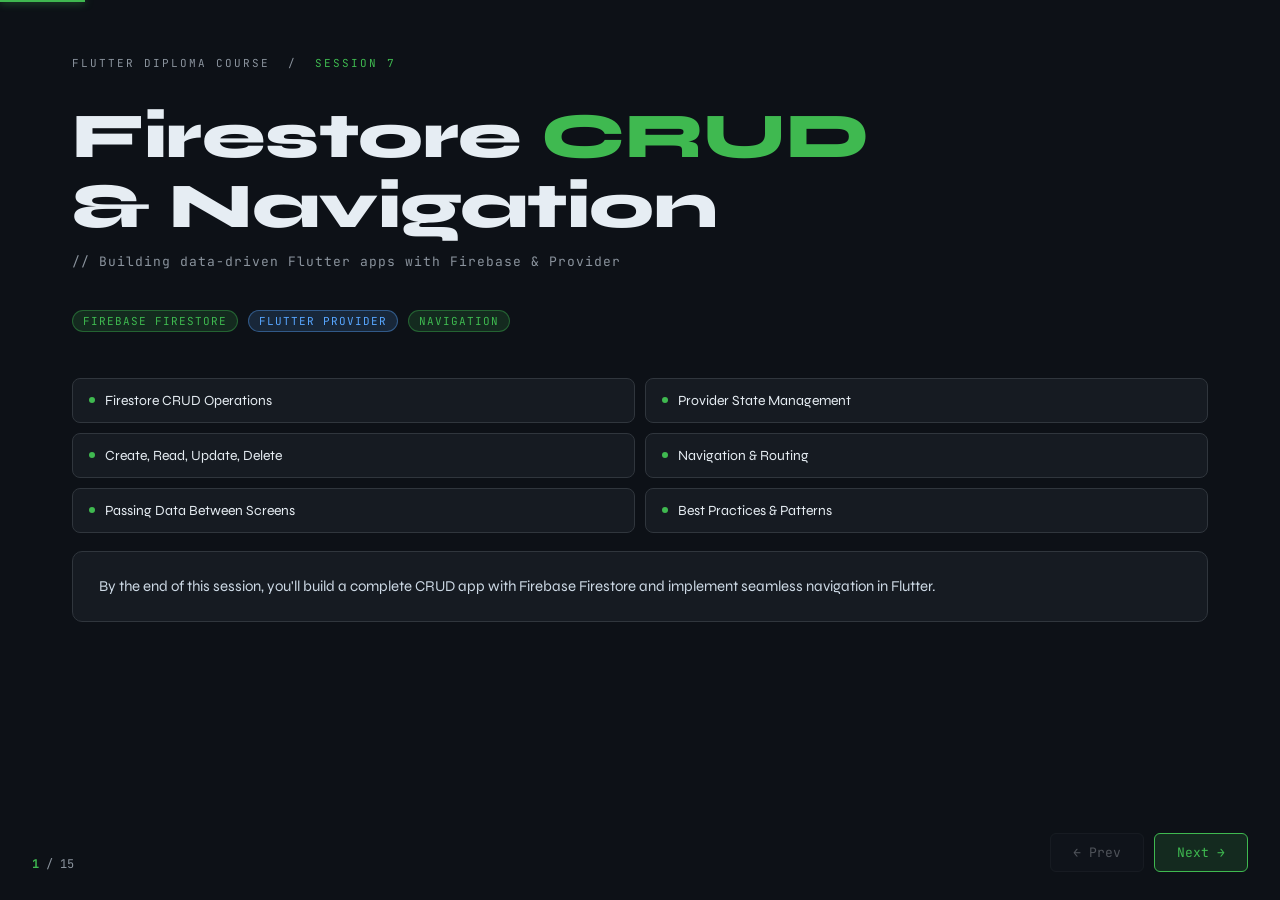
==== class.html @ 1cabc077 "Firebase Crude and Navigation" ====
<!DOCTYPE html>
<html lang="en">
<head>
  <meta charset="UTF-8">
  <meta name="viewport" content="width=device-width, initial-scale=1.0">
  <title>Firestore CRUD & Navigation — Flutter Diploma</title>
  <link href="https://fonts.googleapis.com/css2?family=JetBrains+Mono:wght@300;400;600;700&family=Syne:wght@400;600;700;800&display=swap" rel="stylesheet">
  <style>
    :root {
      --bg: #0d1117;
      --surface: #161b22;
      --surface2: #1c2333;
      --border: #30363d;
      --text: #e6edf3;
      --muted: #8b949e;
      --green: #3fb950;
      --blue: #58a6ff;
      --orange: #f78166;
      --yellow: #e3b341;
      --purple: #d2a8ff;
      --cyan: #79c0ff;
      --red: #ff7b72;
      --accent: #3fb950;
      --mono: 'JetBrains Mono', monospace;
      --display: 'Syne', sans-serif;
    }

    * { margin: 0; padding: 0; box-sizing: border-box; }

    html, body {
      width: 100%; height: 100%;
      background: var(--bg);
      color: var(--text);
      font-family: var(--display);
      overflow: hidden;
    }

    /* ── Progress Bar ── */
    #progress-bar {
      position: fixed; top: 0; left: 0;
      height: 2px; background: var(--green);
      transition: width 0.4s ease;
      z-index: 200;
      box-shadow: 0 0 8px var(--green);
    }

    /* ── Slide shell ── */
    .slides-wrap {
      width: 100vw; height: 100vh;
      position: relative; overflow: hidden;
    }

    .slide {
      position: absolute; inset: 0;
      display: flex; flex-direction: column;
      padding: 56px 72px 80px;
      opacity: 0;
      transform: translateX(40px);
      transition: opacity 0.35s ease, transform 0.35s ease;
      pointer-events: none;
      overflow-y: auto;
    }
    .slide.active {
      opacity: 1; transform: translateX(0);
      pointer-events: all; z-index: 10;
    }
    .slide.exit {
      opacity: 0; transform: translateX(-40px);
      z-index: 5;
    }

    /* ── Slide number badge ── */
    .slide-num {
      font-family: var(--mono);
      font-size: 11px; color: var(--muted);
      letter-spacing: 2px; text-transform: uppercase;
      margin-bottom: 32px;
    }
    .slide-num span { color: var(--green); }

    /* ── Typography ── */
    .slide-title {
      font-family: var(--display);
      font-size: clamp(28px, 4vw, 52px);
      font-weight: 800;
      line-height: 1.1;
      margin-bottom: 10px;
      letter-spacing: -0.5px;
    }
    .slide-title .accent { color: var(--green); }

    .slide-sub {
      font-family: var(--mono);
      font-size: 13px; color: var(--muted);
      margin-bottom: 40px;
      letter-spacing: 1px;
    }

    h2 {
      font-family: var(--display);
      font-size: clamp(20px, 2.8vw, 36px);
      font-weight: 700;
      margin-bottom: 8px;
      letter-spacing: -0.3px;
    }
    h3 {
      font-family: var(--display);
      font-size: 17px; font-weight: 600;
      color: var(--blue);
      margin-bottom: 12px;
    }

    /* ── Code block ── */
    .code {
      background: var(--surface);
      border: 1px solid var(--border);
      border-left: 3px solid var(--green);
      border-radius: 8px;
      padding: 20px 24px;
      font-family: var(--mono);
      font-size: 13px;
      line-height: 1.75;
      color: #cdd9e5;
      overflow-x: auto;
      margin: 16px 0;
      position: relative;
    }
    .code::before {
      content: attr(data-lang);
      position: absolute; top: 10px; right: 14px;
      font-size: 10px; letter-spacing: 1.5px;
      color: var(--muted); text-transform: uppercase;
    }
    .kw { color: var(--purple); }
    .fn { color: var(--blue); }
    .str { color: var(--yellow); }
    .cm { color: #6e7681; font-style: italic; }
    .ty { color: var(--cyan); }
    .op { color: var(--orange); }
    .num { color: var(--green); }

    /* ── Cards ── */
    .card {
      background: var(--surface);
      border: 1px solid var(--border);
      border-radius: 10px;
      padding: 22px 26px;
      margin: 14px 0;
    }
    .card ul, .card ol { padding-left: 20px; }
    .card li {
      font-size: 15px; line-height: 1.8;
      color: #cdd9e5;
    }
    .card p { font-size: 15px; line-height: 1.7; color: #cdd9e5; }
    .card code {
      font-family: var(--mono);
      font-size: 12px;
      background: var(--surface2);
      padding: 2px 6px;
      border-radius: 4px;
      color: var(--green);
    }

    /* ── CRUD 4-grid ── */
    .crud-grid {
      display: grid;
      grid-template-columns: 1fr 1fr;
      gap: 14px;
      margin: 16px 0;
    }
    .crud-tile {
      border-radius: 10px;
      padding: 22px;
      display: flex; flex-direction: column; gap: 6px;
      border: 1px solid transparent;
    }
    .crud-tile .op-letter {
      font-family: var(--display);
      font-size: 42px; font-weight: 800;
      line-height: 1;
    }
    .crud-tile .op-name {
      font-size: 13px; letter-spacing: 2px;
      text-transform: uppercase; font-family: var(--mono);
    }
    .crud-tile .op-desc { font-size: 14px; color: rgba(255,255,255,0.7); }
    .crud-tile .op-fn {
      font-family: var(--mono); font-size: 12px;
      margin-top: 4px; opacity: 0.9;
    }

    .c-create { background: rgba(63,185,80,0.1); border-color: rgba(63,185,80,0.3); }
    .c-create .op-letter { color: var(--green); }
    .c-create .op-fn { color: var(--green); }

    .c-read   { background: rgba(88,166,255,0.1); border-color: rgba(88,166,255,0.3); }
    .c-read .op-letter { color: var(--blue); }
    .c-read .op-fn { color: var(--blue); }

    .c-update { background: rgba(227,179,65,0.1); border-color: rgba(227,179,65,0.3); }
    .c-update .op-letter { color: var(--yellow); }
    .c-update .op-fn { color: var(--yellow); }

    .c-delete { background: rgba(255,123,114,0.1); border-color: rgba(255,123,114,0.3); }
    .c-delete .op-letter { color: var(--red); }
    .c-delete .op-fn { color: var(--red); }

    /* ── 2-col grid ── */
    .grid-2 {
      display: grid;
      grid-template-columns: 1fr 1fr;
      gap: 16px;
      margin: 16px 0;
    }

    /* ── Nav cards ── */
    .nav-grid {
      display: grid;
      grid-template-columns: 1fr 1fr;
      gap: 12px;
      margin: 16px 0;
    }
    .nav-tile {
      background: var(--surface);
      border: 1px solid var(--border);
      border-top: 3px solid var(--blue);
      border-radius: 8px;
      padding: 16px 18px;
    }
    .nav-tile .nav-method {
      font-family: var(--mono); font-size: 12px;
      color: var(--blue); margin-bottom: 4px;
    }
    .nav-tile .nav-desc {
      font-size: 13px; color: var(--muted);
    }

    /* ── Table ── */
    table {
      width: 100%; border-collapse: collapse;
      font-size: 14px; margin: 16px 0;
    }
    th {
      background: var(--surface2);
      color: var(--muted);
      font-family: var(--mono);
      font-size: 11px; letter-spacing: 1.5px;
      text-transform: uppercase;
      padding: 10px 14px;
      text-align: left;
      border-bottom: 1px solid var(--border);
    }
    td {
      padding: 10px 14px;
      border-bottom: 1px solid var(--border);
      color: #cdd9e5;
      font-family: var(--mono); font-size: 13px;
    }
    tr:last-child td { border-bottom: none; }
    tr:hover td { background: rgba(255,255,255,0.02); }

    /* ── Diagram ── */
    .diagram {
      background: var(--surface);
      border: 1px solid var(--border);
      border-radius: 10px;
      padding: 24px;
      font-family: var(--mono); font-size: 12px;
      line-height: 1.9; color: #8b949e;
      overflow-x: auto;
      margin: 16px 0;
    }
    .diagram .dim-hl { color: var(--green); }
    .diagram .dim-blue { color: var(--blue); }
    .diagram .dim-yellow { color: var(--yellow); }

    /* ── Tag pill ── */
    .tag {
      display: inline-block;
      padding: 3px 10px;
      border-radius: 20px;
      font-family: var(--mono);
      font-size: 11px; letter-spacing: 1px;
      text-transform: uppercase;
    }
    .tag-green { background: rgba(63,185,80,0.15); color: var(--green); border: 1px solid rgba(63,185,80,0.4); }
    .tag-blue  { background: rgba(88,166,255,0.15); color: var(--blue); border: 1px solid rgba(88,166,255,0.4); }

    /* ── Step flow ── */
    .flow {
      display: flex; align-items: center;
      flex-wrap: wrap; gap: 8px;
      margin: 14px 0;
    }
    .flow-step {
      background: var(--surface2);
      border: 1px solid var(--border);
      border-radius: 6px;
      padding: 7px 14px;
      font-family: var(--mono); font-size: 12px;
      color: #cdd9e5;
    }
    .flow-arrow { color: var(--green); font-size: 16px; }

    /* ── Takeaway list ── */
    .takeaway {
      display: flex; flex-direction: column; gap: 10px;
      margin: 14px 0;
    }
    .takeaway-item {
      display: flex; align-items: flex-start; gap: 12px;
      background: var(--surface);
      border: 1px solid var(--border);
      border-radius: 8px;
      padding: 14px 18px;
      font-size: 14px; line-height: 1.6;
    }
    .takeaway-item .ti-icon { color: var(--green); font-size: 16px; flex-shrink: 0; }

    /* ── Homework ── */
    .task-list { display: flex; flex-direction: column; gap: 10px; margin: 14px 0; }
    .task-item {
      display: flex; align-items: center; gap: 14px;
      background: var(--surface);
      border: 1px solid var(--border);
      border-radius: 8px;
      padding: 14px 18px;
    }
    .task-num {
      width: 28px; height: 28px; border-radius: 50%;
      background: rgba(63,185,80,0.15);
      border: 1px solid rgba(63,185,80,0.4);
      color: var(--green);
      font-family: var(--mono); font-size: 12px; font-weight: 700;
      display: flex; align-items: center; justify-content: center;
      flex-shrink: 0;
    }
    .task-text { font-size: 15px; color: #cdd9e5; }

    /* ── Navigation controls ── */
    #nav-controls {
      position: fixed; bottom: 28px; right: 32px;
      display: flex; align-items: center; gap: 10px;
      z-index: 100;
    }
    .nav-btn {
      background: var(--surface);
      border: 1px solid var(--border);
      color: var(--text);
      padding: 10px 22px;
      border-radius: 6px;
      font-family: var(--mono);
      font-size: 13px; cursor: pointer;
      transition: background 0.15s, border-color 0.15s;
    }
    .nav-btn:hover { background: var(--surface2); border-color: var(--green); }
    .nav-btn.primary { background: rgba(63,185,80,0.15); border-color: var(--green); color: var(--green); }
    .nav-btn.primary:hover { background: rgba(63,185,80,0.25); }

    #slide-counter {
      position: fixed; bottom: 28px; left: 32px;
      font-family: var(--mono); font-size: 12px;
      color: var(--muted); z-index: 100;
    }
    #slide-counter .cur { color: var(--green); font-weight: 700; }

    /* ── Title slide ── */
    #slide1 .slide-title { font-size: clamp(36px, 5vw, 64px); }
    .title-tag-row { display: flex; gap: 10px; margin-bottom: 36px; }
    .outline-grid {
      display: grid; grid-template-columns: 1fr 1fr;
      gap: 10px; margin-top: 10px;
    }
    .outline-item {
      display: flex; align-items: center; gap: 10px;
      background: var(--surface);
      border: 1px solid var(--border);
      border-radius: 8px; padding: 13px 16px;
      font-size: 14px;
    }
    .outline-item .oi-dot {
      width: 6px; height: 6px; border-radius: 50%;
      background: var(--green); flex-shrink: 0;
    }

    /* ── Summary slide ── */
    .summary-grid {
      display: grid; grid-template-columns: 1fr 1fr;
      gap: 14px; margin: 14px 0;
    }
    .summary-section { }

    /* ── Scrollbar ── */
    .slide::-webkit-scrollbar { width: 4px; }
    .slide::-webkit-scrollbar-track { background: transparent; }
    .slide::-webkit-scrollbar-thumb { background: var(--border); border-radius: 4px; }

    @media (max-width: 700px) {
      .slide { padding: 32px 24px 80px; }
      .crud-grid, .grid-2, .nav-grid, .outline-grid, .summary-grid { grid-template-columns: 1fr; }
      .slide-title { font-size: 28px; }
    }
  </style>
</head>
<body>

<div id="progress-bar"></div>

<div class="slides-wrap">

  <!-- SLIDE 1: Title -->
  <div class="slide active" id="slide1">
    <div class="slide-num">Flutter Diploma Course &nbsp;/&nbsp; <span>Session 7</span></div>
    <div class="slide-title">Firestore <span class="accent">CRUD</span><br>&amp; Navigation</div>
    <div class="slide-sub">// Building data-driven Flutter apps with Firebase &amp; Provider</div>
    <div class="title-tag-row">
      <span class="tag tag-green">Firebase Firestore</span>
      <span class="tag tag-blue">Flutter Provider</span>
      <span class="tag tag-green">Navigation</span>
    </div>
    <div class="outline-grid">
      <div class="outline-item"><div class="oi-dot"></div>Firestore CRUD Operations</div>
      <div class="outline-item"><div class="oi-dot"></div>Provider State Management</div>
      <div class="outline-item"><div class="oi-dot"></div>Create, Read, Update, Delete</div>
      <div class="outline-item"><div class="oi-dot"></div>Navigation &amp; Routing</div>
      <div class="outline-item"><div class="oi-dot"></div>Passing Data Between Screens</div>
      <div class="outline-item"><div class="oi-dot"></div>Best Practices &amp; Patterns</div>
    </div>
    <div class="card" style="margin-top:18px;">
      <p>By the end of this session, you'll build a complete CRUD app with Firebase Firestore and implement seamless navigation in Flutter.</p>
    </div>
  </div>

  <!-- SLIDE 2: What is CRUD -->
  <div class="slide" id="slide2">
    <div class="slide-num">Slide <span>02</span> / 15</div>
    <h2>What is <span style="color:var(--green)">CRUD?</span></h2>
    <div class="slide-sub">// The four fundamental database operations</div>
    <div class="crud-grid">
      <div class="crud-tile c-create">
        <div class="op-letter">C</div>
        <div class="op-name">Create</div>
        <div class="op-desc">Add new data to the database</div>
        <div class="op-fn">addProduct()</div>
      </div>
      <div class="crud-tile c-read">
        <div class="op-letter">R</div>
        <div class="op-name">Read</div>
        <div class="op-desc">Fetch and display data</div>
        <div class="op-fn">fetchProducts()</div>
      </div>
      <div class="crud-tile c-update">
        <div class="op-letter">U</div>
        <div class="op-name">Update</div>
        <div class="op-desc">Modify existing data</div>
        <div class="op-fn">updateProduct()</div>
      </div>
      <div class="crud-tile c-delete">
        <div class="op-letter">D</div>
        <div class="op-name">Delete</div>
        <div class="op-desc">Remove data</div>
        <div class="op-fn">deleteProduct()</div>
      </div>
    </div>
    <div class="code" data-lang="Firestore">
<span class="cm">// Firestore Data Structure</span><br>
Firestore Database<br>
└── <span class="fn">products</span> <span class="cm">(Collection)</span><br>
&nbsp;&nbsp;&nbsp;&nbsp;├── <span class="ty">documentId_1</span> <span class="cm">(Document)</span><br>
&nbsp;&nbsp;&nbsp;&nbsp;│&nbsp;&nbsp;&nbsp;&nbsp;├── <span class="kw">name</span>: <span class="str">"Laptop"</span><br>
&nbsp;&nbsp;&nbsp;&nbsp;│&nbsp;&nbsp;&nbsp;&nbsp;├── <span class="kw">price</span>: <span class="num">999.99</span><br>
&nbsp;&nbsp;&nbsp;&nbsp;│&nbsp;&nbsp;&nbsp;&nbsp;├── <span class="kw">category</span>: <span class="str">"Electronics"</span><br>
&nbsp;&nbsp;&nbsp;&nbsp;│&nbsp;&nbsp;&nbsp;&nbsp;└── <span class="kw">stock</span>: <span class="num">10</span><br>
&nbsp;&nbsp;&nbsp;&nbsp;└── <span class="ty">documentId_2</span> <span class="cm">(...)</span>
    </div>
  </div>

  <!-- SLIDE 3: Provider Setup -->
  <div class="slide" id="slide3">
    <div class="slide-num">Slide <span>03</span> / 15</div>
    <h2>Provider Setup <span style="color:var(--muted);font-size:0.6em;font-weight:400">— The Manager</span></h2>
    <div class="slide-sub">// product_provider.dart</div>
    <div class="code" data-lang="Dart">
<span class="kw">class</span> <span class="ty">ProductProvider</span> <span class="kw">extends</span> <span class="ty">ChangeNotifier</span> {<br>
&nbsp;&nbsp;<span class="kw">final</span> <span class="ty">CollectionReference</span> _productsCollection =<br>
&nbsp;&nbsp;&nbsp;&nbsp;&nbsp;&nbsp;<span class="ty">FirebaseFirestore</span>.instance.<span class="fn">collection</span>(<span class="str">'products'</span>);<br><br>
&nbsp;&nbsp;<span class="ty">List</span>&lt;<span class="ty">ProductModel</span>&gt; _products = [];<br>
&nbsp;&nbsp;<span class="ty">bool</span> _isLoading = <span class="kw">false</span>;<br><br>
&nbsp;&nbsp;<span class="cm">// Getters</span><br>
&nbsp;&nbsp;<span class="ty">List</span>&lt;<span class="ty">ProductModel</span>&gt; <span class="kw">get</span> products =&gt; _products;<br>
&nbsp;&nbsp;<span class="ty">bool</span> <span class="kw">get</span> isLoading =&gt; _isLoading;<br>
}
    </div>
    <div class="card">
      <h3>Key Concepts</h3>
      <ul>
        <li><code>ChangeNotifier</code> — Notifies the UI when data changes</li>
        <li><code>CollectionReference</code> — Points to a Firestore collection</li>
        <li><code>_products</code> — Local in-memory cache of product list</li>
        <li><code>notifyListeners()</code> — Triggers UI rebuild on state change</li>
      </ul>
    </div>
  </div>

  <!-- SLIDE 4: CREATE -->
  <div class="slide" id="slide4">
    <div class="slide-num">Slide <span>04</span> / 15</div>
    <h2><span style="color:var(--green)">CREATE</span> Operation</h2>
    <div class="slide-sub">// Adding a new product to Firestore</div>
    <div class="flow">
      <span class="flow-step">User Input</span><span class="flow-arrow">→</span>
      <span class="flow-step">Validate Form</span><span class="flow-arrow">→</span>
      <span class="flow-step">Upload Image</span><span class="flow-arrow">→</span>
      <span class="flow-step">Save to Firestore</span><span class="flow-arrow">→</span>
      <span class="flow-step">Refresh List</span>
    </div>
    <div class="code" data-lang="Dart">
<span class="ty">Future</span>&lt;<span class="ty">String</span>?&gt; <span class="fn">addProduct</span>({<br>
&nbsp;&nbsp;<span class="kw">required</span> <span class="ty">String</span> name,<br>
&nbsp;&nbsp;<span class="kw">required</span> <span class="ty">double</span> price,<br>
&nbsp;&nbsp;<span class="kw">required</span> <span class="ty">String</span> category,<br>
&nbsp;&nbsp;<span class="kw">required</span> <span class="ty">int</span> stock,<br>
&nbsp;&nbsp;<span class="kw">required</span> <span class="ty">File</span> imageFile,<br>
}) <span class="kw">async</span> {<br>
&nbsp;&nbsp;<span class="kw">try</span> {<br>
&nbsp;&nbsp;&nbsp;&nbsp;<span class="ty">String</span> imageUrl = <span class="kw">await</span> <span class="fn">_uploadImage</span>(imageFile); <span class="cm">// 1. Upload</span><br>
&nbsp;&nbsp;&nbsp;&nbsp;<span class="kw">await</span> _productsCollection.<span class="fn">add</span>({...});          <span class="cm">// 2. Save</span><br>
&nbsp;&nbsp;&nbsp;&nbsp;<span class="kw">await</span> <span class="fn">fetchProducts</span>();                          <span class="cm">// 3. Refresh</span><br>
&nbsp;&nbsp;&nbsp;&nbsp;<span class="kw">return</span> <span class="kw">null</span>;<br>
&nbsp;&nbsp;} <span class="kw">catch</span> (e) { <span class="kw">return</span> e.<span class="fn">toString</span>(); }<br>
}
    </div>
  </div>

  <!-- SLIDE 5: READ -->
  <div class="slide" id="slide5">
    <div class="slide-num">Slide <span>05</span> / 15</div>
    <h2><span style="color:var(--blue)">READ</span> Operation</h2>
    <div class="slide-sub">// Fetching all products from Firestore</div>
    <div class="code" data-lang="Dart">
<span class="ty">Future</span>&lt;<span class="kw">void</span>&gt; <span class="fn">fetchProducts</span>() <span class="kw">async</span> {<br>
&nbsp;&nbsp;<span class="fn">_setLoading</span>(<span class="kw">true</span>);<br>
&nbsp;&nbsp;<span class="kw">try</span> {<br>
&nbsp;&nbsp;&nbsp;&nbsp;<span class="cm">// Get all documents from collection</span><br>
&nbsp;&nbsp;&nbsp;&nbsp;<span class="ty">QuerySnapshot</span> snapshot = <span class="kw">await</span> _productsCollection.<span class="fn">get</span>();<br><br>
&nbsp;&nbsp;&nbsp;&nbsp;<span class="cm">// Convert each doc to a ProductModel</span><br>
&nbsp;&nbsp;&nbsp;&nbsp;_products = snapshot.docs.<span class="fn">map</span>((doc) {<br>
&nbsp;&nbsp;&nbsp;&nbsp;&nbsp;&nbsp;<span class="kw">return</span> <span class="ty">ProductModel</span>.<span class="fn">fromMap</span>(<br>
&nbsp;&nbsp;&nbsp;&nbsp;&nbsp;&nbsp;&nbsp;&nbsp;doc.data() <span class="kw">as</span> <span class="ty">Map</span>&lt;<span class="ty">String</span>, <span class="kw">dynamic</span>&gt;, doc.id);<br>
&nbsp;&nbsp;&nbsp;&nbsp;}).<span class="fn">toList</span>();<br><br>
&nbsp;&nbsp;&nbsp;&nbsp;<span class="fn">notifyListeners</span>(); <span class="cm">// Trigger UI rebuild</span><br>
&nbsp;&nbsp;} <span class="kw">finally</span> { <span class="fn">_setLoading</span>(<span class="kw">false</span>); }<br>
}
    </div>
    <div class="card">
      <p>💡 <strong style="color:var(--blue)">Pro Tip:</strong> Use <code>Consumer&lt;ProductProvider&gt;</code> to rebuild only the widget subtree that depends on the provider, not the whole screen.</p>
    </div>
  </div>

  <!-- SLIDE 6: UPDATE -->
  <div class="slide" id="slide6">
    <div class="slide-num">Slide <span>06</span> / 15</div>
    <h2><span style="color:var(--yellow)">UPDATE</span> Operation</h2>
    <div class="slide-sub">// Modifying an existing Firestore document</div>
    <div class="code" data-lang="Dart">
<span class="ty">Future</span>&lt;<span class="ty">String</span>?&gt; <span class="fn">updateProduct</span>({<br>
&nbsp;&nbsp;<span class="kw">required</span> <span class="ty">String</span> productId,<br>
&nbsp;&nbsp;<span class="kw">required</span> <span class="ty">String</span> name,<br>
&nbsp;&nbsp;<span class="kw">required</span> <span class="ty">double</span> price,<br>
&nbsp;&nbsp;<span class="ty">File</span>? newImageFile,<br>
&nbsp;&nbsp;<span class="kw">required</span> <span class="ty">String</span> existingImageUrl,<br>
}) <span class="kw">async</span> {<br>
&nbsp;&nbsp;<span class="kw">try</span> {<br>
&nbsp;&nbsp;&nbsp;&nbsp;<span class="ty">String</span> imageUrl = existingImageUrl;<br>
&nbsp;&nbsp;&nbsp;&nbsp;<span class="kw">if</span> (newImageFile != <span class="kw">null</span>) {<br>
&nbsp;&nbsp;&nbsp;&nbsp;&nbsp;&nbsp;imageUrl = <span class="kw">await</span> <span class="fn">_uploadImage</span>(newImageFile);<br>
&nbsp;&nbsp;&nbsp;&nbsp;}<br>
&nbsp;&nbsp;&nbsp;&nbsp;<span class="cm">// Update only specified fields on the document</span><br>
&nbsp;&nbsp;&nbsp;&nbsp;<span class="kw">await</span> _productsCollection.<span class="fn">doc</span>(productId).<span class="fn">update</span>({<br>
&nbsp;&nbsp;&nbsp;&nbsp;&nbsp;&nbsp;<span class="str">'name'</span>: name, <span class="str">'price'</span>: price, <span class="str">'imageUrl'</span>: imageUrl,<br>
&nbsp;&nbsp;&nbsp;&nbsp;});<br>
&nbsp;&nbsp;&nbsp;&nbsp;<span class="kw">await</span> <span class="fn">fetchProducts</span>();<br>
&nbsp;&nbsp;} <span class="kw">catch</span> (e) { <span class="kw">return</span> e.<span class="fn">toString</span>(); }<br>
}
    </div>
  </div>

  <!-- SLIDE 7: DELETE -->
  <div class="slide" id="slide7">
    <div class="slide-num">Slide <span>07</span> / 15</div>
    <h2><span style="color:var(--red)">DELETE</span> Operation</h2>
    <div class="slide-sub">// Removing a document from Firestore</div>
    <div class="grid-2">
      <div class="code" data-lang="Dart" style="margin:0">
<span class="ty">Future</span>&lt;<span class="ty">String</span>?&gt; <span class="fn">deleteProduct</span>(<span class="ty">String</span> id) <span class="kw">async</span> {<br>
&nbsp;&nbsp;<span class="kw">try</span> {<br>
&nbsp;&nbsp;&nbsp;&nbsp;<span class="kw">await</span> _productsCollection<br>
&nbsp;&nbsp;&nbsp;&nbsp;&nbsp;&nbsp;.<span class="fn">doc</span>(id).<span class="fn">delete</span>();<br><br>
&nbsp;&nbsp;&nbsp;&nbsp;_products.<span class="fn">removeWhere</span>((p) =&gt; p.id == id);<br>
&nbsp;&nbsp;&nbsp;&nbsp;<span class="fn">notifyListeners</span>();<br>
&nbsp;&nbsp;&nbsp;&nbsp;<span class="kw">return</span> <span class="kw">null</span>;<br>
&nbsp;&nbsp;} <span class="kw">catch</span> (e) { <span class="kw">return</span> e.<span class="fn">toString</span>(); }<br>
}
      </div>
      <div class="code" data-lang="Confirmation" style="margin:0">
<span class="cm">// Always confirm before delete!</span><br>
<span class="fn">showDialog</span>&lt;<span class="ty">bool</span>&gt;(<br>
&nbsp;&nbsp;builder: (ctx) =&gt; <span class="ty">AlertDialog</span>(<br>
&nbsp;&nbsp;&nbsp;&nbsp;title: <span class="ty">Text</span>(<span class="str">'Delete Product?'</span>),<br>
&nbsp;&nbsp;&nbsp;&nbsp;actions: [<br>
&nbsp;&nbsp;&nbsp;&nbsp;&nbsp;&nbsp;<span class="ty">TextButton</span>(...), <span class="cm">// Cancel</span><br>
&nbsp;&nbsp;&nbsp;&nbsp;&nbsp;&nbsp;<span class="ty">TextButton</span>(...), <span class="cm">// Confirm</span><br>
&nbsp;&nbsp;&nbsp;&nbsp;],<br>
&nbsp;&nbsp;),<br>
);
      </div>
    </div>
    <div class="card">
      <p>⚠️ Never delete without user confirmation — always show a dialog for destructive actions.</p>
    </div>
  </div>

  <!-- SLIDE 8: Navigation Types -->
  <div class="slide" id="slide8">
    <div class="slide-num">Slide <span>08</span> / 15</div>
    <h2>Navigation <span style="color:var(--blue)">in Flutter</span></h2>
    <div class="slide-sub">// The Navigator stack</div>
    <div class="nav-grid">
      <div class="nav-tile">
        <div class="nav-method">Navigator.push()</div>
        <div style="font-size:14px;color:var(--text);margin-bottom:4px;font-weight:600">Push</div>
        <div class="nav-desc">Go to new screen. Previous stays in stack.</div>
      </div>
      <div class="nav-tile">
        <div class="nav-method">Navigator.pop()</div>
        <div style="font-size:14px;color:var(--text);margin-bottom:4px;font-weight:600">Pop</div>
        <div class="nav-desc">Go back to previous screen.</div>
      </div>
      <div class="nav-tile">
        <div class="nav-method">Navigator.pushNamed()</div>
        <div style="font-size:14px;color:var(--text);margin-bottom:4px;font-weight:600">PushNamed</div>
        <div class="nav-desc">Navigate using a registered route name.</div>
      </div>
      <div class="nav-tile">
        <div class="nav-method">Navigator.pushReplacement()</div>
        <div style="font-size:14px;color:var(--text);margin-bottom:4px;font-weight:600">PushReplacement</div>
        <div class="nav-desc">Replace current screen (e.g. after login).</div>
      </div>
    </div>
    <table>
      <tr><th>Method</th><th>Code</th><th>Use Case</th></tr>
      <tr><td>Push</td><td>Navigator.push(...)</td><td>Go to detail screen</td></tr>
      <tr><td>Pop</td><td>Navigator.pop()</td><td>Go back</td></tr>
      <tr><td>PushNamed</td><td>Navigator.pushNamed('/detail')</td><td>Named route</td></tr>
      <tr><td>PushReplacement</td><td>Navigator.pushReplacementNamed('/home')</td><td>After login</td></tr>
    </table>
  </div>

  <!-- SLIDE 9: Setting Up Routes -->
  <div class="slide" id="slide9">
    <div class="slide-num">Slide <span>09</span> / 15</div>
    <h2>Setting Up <span style="color:var(--blue)">Routes</span></h2>
    <div class="slide-sub">// main.dart — 3-step registration pattern</div>
    <div class="code" data-lang="Dart">
<span class="cm">// STEP 1 — Define route name inside the screen class</span><br>
<span class="kw">class</span> <span class="ty">ProductDetailScreen</span> <span class="kw">extends</span> <span class="ty">StatelessWidget</span> {<br>
&nbsp;&nbsp;<span class="kw">static const</span> <span class="ty">String</span> routName = <span class="str">'/ProductDetailScreen'</span>;<br>
}<br><br>
<span class="cm">// STEP 2 — Register in MaterialApp</span><br>
<span class="ty">MaterialApp</span>(<br>
&nbsp;&nbsp;routes: {<br>
&nbsp;&nbsp;&nbsp;&nbsp;<span class="ty">LoginScreen</span>.routName: (ctx) =&gt; <span class="ty">LoginScreen</span>(),<br>
&nbsp;&nbsp;&nbsp;&nbsp;<span class="ty">ProductDetailScreen</span>.routName: (ctx) =&gt; <span class="ty">ProductDetailScreen</span>(),<br>
&nbsp;&nbsp;},<br>
&nbsp;&nbsp;<span class="cm">// STEP 3 — Handle routes that require arguments</span><br>
&nbsp;&nbsp;onGenerateRoute: (settings) {<br>
&nbsp;&nbsp;&nbsp;&nbsp;<span class="kw">if</span> (settings.name == <span class="ty">ProductDetailScreen</span>.routName) {<br>
&nbsp;&nbsp;&nbsp;&nbsp;&nbsp;&nbsp;<span class="kw">final</span> product = settings.arguments <span class="kw">as</span> <span class="ty">ProductModel</span>;<br>
&nbsp;&nbsp;&nbsp;&nbsp;&nbsp;&nbsp;<span class="kw">return</span> <span class="ty">MaterialPageRoute</span>(<br>
&nbsp;&nbsp;&nbsp;&nbsp;&nbsp;&nbsp;&nbsp;&nbsp;builder: (ctx) =&gt; <span class="ty">ProductDetailScreen</span>(product: product));<br>
&nbsp;&nbsp;&nbsp;&nbsp;}<br>
&nbsp;&nbsp;&nbsp;&nbsp;<span class="kw">return null</span>;<br>
&nbsp;&nbsp;},<br>
);
    </div>
  </div>

  <!-- SLIDE 10: Passing Data -->
  <div class="slide" id="slide10">
    <div class="slide-num">Slide <span>10</span> / 15</div>
    <h2>Passing Data <span style="color:var(--muted);font-size:0.6em;font-weight:400">Between Screens</span></h2>
    <div class="slide-sub">// Two approaches — constructor vs. named route arguments</div>
    <div class="grid-2">
      <div>
        <h3>Method 1 — Constructor</h3>
        <div class="code" data-lang="Dart" style="margin:0">
<span class="cm">// Navigate</span><br>
<span class="ty">Navigator</span>.<span class="fn">push</span>(context,<br>
&nbsp;&nbsp;<span class="ty">MaterialPageRoute</span>(<br>
&nbsp;&nbsp;&nbsp;&nbsp;builder: (_) =&gt; <span class="ty">ProductDetailScreen</span>(<br>
&nbsp;&nbsp;&nbsp;&nbsp;&nbsp;&nbsp;product: product)));<br><br>
<span class="cm">// Receive</span><br>
<span class="kw">class</span> <span class="ty">ProductDetailScreen</span> {<br>
&nbsp;&nbsp;<span class="kw">final</span> <span class="ty">ProductModel</span> product;<br>
&nbsp;&nbsp;<span class="kw">const</span> <span class="ty">ProductDetailScreen</span>({<span class="kw">required</span> <span class="kw">this</span>.product});<br>
}
        </div>
      </div>
      <div>
        <h3>Method 2 — Named + Arguments</h3>
        <div class="code" data-lang="Dart" style="margin:0">
<span class="cm">// Navigate</span><br>
<span class="ty">Navigator</span>.<span class="fn">pushNamed</span>(<br>
&nbsp;&nbsp;context,<br>
&nbsp;&nbsp;<span class="ty">ProductDetailScreen</span>.routName,<br>
&nbsp;&nbsp;arguments: product,<br>
);<br><br>
<span class="cm">// Receive</span><br>
<span class="kw">final</span> product = <span class="ty">ModalRoute</span>.<span class="fn">of</span>(context)!<br>
&nbsp;&nbsp;.settings.arguments <span class="kw">as</span> <span class="ty">ProductModel</span>;
        </div>
      </div>
    </div>
  </div>

  <!-- SLIDE 11: Products List Screen -->
  <div class="slide" id="slide11">
    <div class="slide-num">Slide <span>11</span> / 15</div>
    <h2>Practical — <span style="color:var(--green)">Products List</span></h2>
    <div class="slide-sub">// ProductsScreen.dart — Consumer pattern</div>
    <div class="code" data-lang="Dart">
<span class="kw">class</span> <span class="ty">ProductsScreen</span> <span class="kw">extends</span> <span class="ty">StatelessWidget</span> {<br>
&nbsp;&nbsp;<span class="op">@override</span><br>
&nbsp;&nbsp;<span class="ty">Widget</span> <span class="fn">build</span>(<span class="ty">BuildContext</span> context) {<br>
&nbsp;&nbsp;&nbsp;&nbsp;<span class="kw">return</span> <span class="ty">Scaffold</span>(<br>
&nbsp;&nbsp;&nbsp;&nbsp;&nbsp;&nbsp;body: <span class="ty">Consumer</span>&lt;<span class="ty">ProductProvider</span>&gt;(<br>
&nbsp;&nbsp;&nbsp;&nbsp;&nbsp;&nbsp;&nbsp;&nbsp;builder: (ctx, provider, _) {<br>
&nbsp;&nbsp;&nbsp;&nbsp;&nbsp;&nbsp;&nbsp;&nbsp;&nbsp;&nbsp;<span class="kw">if</span> (provider.isLoading) <span class="kw">return</span> <span class="ty">CircularProgressIndicator</span>();<br>
&nbsp;&nbsp;&nbsp;&nbsp;&nbsp;&nbsp;&nbsp;&nbsp;&nbsp;&nbsp;<span class="kw">return</span> <span class="ty">ListView</span>.<span class="fn">builder</span>(<br>
&nbsp;&nbsp;&nbsp;&nbsp;&nbsp;&nbsp;&nbsp;&nbsp;&nbsp;&nbsp;&nbsp;&nbsp;itemCount: provider.products.length,<br>
&nbsp;&nbsp;&nbsp;&nbsp;&nbsp;&nbsp;&nbsp;&nbsp;&nbsp;&nbsp;&nbsp;&nbsp;itemBuilder: (ctx, i) {<br>
&nbsp;&nbsp;&nbsp;&nbsp;&nbsp;&nbsp;&nbsp;&nbsp;&nbsp;&nbsp;&nbsp;&nbsp;&nbsp;&nbsp;<span class="kw">final</span> product = provider.products[i];<br>
&nbsp;&nbsp;&nbsp;&nbsp;&nbsp;&nbsp;&nbsp;&nbsp;&nbsp;&nbsp;&nbsp;&nbsp;&nbsp;&nbsp;<span class="kw">return</span> <span class="ty">ListTile</span>(<br>
&nbsp;&nbsp;&nbsp;&nbsp;&nbsp;&nbsp;&nbsp;&nbsp;&nbsp;&nbsp;&nbsp;&nbsp;&nbsp;&nbsp;&nbsp;&nbsp;title: <span class="ty">Text</span>(product.name),<br>
&nbsp;&nbsp;&nbsp;&nbsp;&nbsp;&nbsp;&nbsp;&nbsp;&nbsp;&nbsp;&nbsp;&nbsp;&nbsp;&nbsp;&nbsp;&nbsp;onTap: () =&gt; <span class="ty">Navigator</span>.<span class="fn">pushNamed</span>(<br>
&nbsp;&nbsp;&nbsp;&nbsp;&nbsp;&nbsp;&nbsp;&nbsp;&nbsp;&nbsp;&nbsp;&nbsp;&nbsp;&nbsp;&nbsp;&nbsp;&nbsp;&nbsp;context, <span class="ty">ProductDetailScreen</span>.routName,<br>
&nbsp;&nbsp;&nbsp;&nbsp;&nbsp;&nbsp;&nbsp;&nbsp;&nbsp;&nbsp;&nbsp;&nbsp;&nbsp;&nbsp;&nbsp;&nbsp;&nbsp;&nbsp;arguments: product),<br>
&nbsp;&nbsp;&nbsp;&nbsp;&nbsp;&nbsp;&nbsp;&nbsp;&nbsp;&nbsp;&nbsp;&nbsp;&nbsp;&nbsp;);<br>
&nbsp;&nbsp;&nbsp;&nbsp;&nbsp;&nbsp;&nbsp;&nbsp;&nbsp;&nbsp;&nbsp;&nbsp;},<br>
&nbsp;&nbsp;&nbsp;&nbsp;&nbsp;&nbsp;&nbsp;&nbsp;&nbsp;&nbsp;);<br>
&nbsp;&nbsp;&nbsp;&nbsp;&nbsp;&nbsp;&nbsp;&nbsp;},<br>
&nbsp;&nbsp;&nbsp;&nbsp;&nbsp;&nbsp;),<br>
&nbsp;&nbsp;&nbsp;&nbsp;);<br>
&nbsp;&nbsp;}<br>
}
    </div>
  </div>

  <!-- SLIDE 12: Refresh Pattern -->
  <div class="slide" id="slide12">
    <div class="slide-num">Slide <span>12</span> / 15</div>
    <h2>Refresh Pattern <span style="color:var(--muted);font-size:0.6em;font-weight:400">After Navigation</span></h2>
    <div class="slide-sub">// Reloading data after push returns</div>
    <div class="code" data-lang="Dart">
<span class="cm">// In ProductsScreen.dart — FAB to add a new product</span><br>
floatingActionButton: <span class="ty">FloatingActionButton</span>(<br>
&nbsp;&nbsp;onPressed: () <span class="kw">async</span> {<br>
&nbsp;&nbsp;&nbsp;&nbsp;<span class="cm">// Await the result from the form screen</span><br>
&nbsp;&nbsp;&nbsp;&nbsp;<span class="kw">final</span> result = <span class="kw">await</span> <span class="ty">Navigator</span>.<span class="fn">push</span>(<br>
&nbsp;&nbsp;&nbsp;&nbsp;&nbsp;&nbsp;context,<br>
&nbsp;&nbsp;&nbsp;&nbsp;&nbsp;&nbsp;<span class="ty">MaterialPageRoute</span>(builder: (_) =&gt; <span class="ty">ProductFormScreen</span>()),<br>
&nbsp;&nbsp;&nbsp;&nbsp;);<br>
&nbsp;&nbsp;&nbsp;&nbsp;<span class="cm">// Refresh only if product was saved successfully</span><br>
&nbsp;&nbsp;&nbsp;&nbsp;<span class="kw">if</span> (result == <span class="kw">true</span> &amp;&amp; mounted) {<br>
&nbsp;&nbsp;&nbsp;&nbsp;&nbsp;&nbsp;context.<span class="fn">read</span>&lt;<span class="ty">ProductProvider</span>&gt;().<span class="fn">fetchProducts</span>();<br>
&nbsp;&nbsp;&nbsp;&nbsp;}<br>
&nbsp;&nbsp;},<br>
&nbsp;&nbsp;child: <span class="ty">Icon</span>(<span class="ty">Icons</span>.add),<br>
),
    </div>
    <div class="card">
      <h3>Key Points</h3>
      <ul>
        <li>Use <code>Navigator.pop(context, true)</code> to return a success signal</li>
        <li>Always check <code>mounted</code> before calling setState or provider methods</li>
        <li>Refresh data after every Create, Update, and Delete operation</li>
      </ul>
    </div>
  </div>

  <!-- SLIDE 13: Flow Diagram -->
  <div class="slide" id="slide13">
    <div class="slide-num">Slide <span>13</span> / 15</div>
    <h2>Complete <span style="color:var(--green)">CRUD + Navigation</span> Flow</h2>
    <div class="slide-sub">// Architecture overview</div>
    <div class="diagram">
<span class="dim-hl">┌───────────── MAIN.APP (ROUTES) ──────────────────────────────┐</span>
│  /Login → /Register → /Root → /Products → /ProductDetail     │
<span class="dim-hl">└──────────────────────────────────────────────────────────────┘</span>
                                 ↓
<span class="dim-blue">┌───────────── PRODUCT PROVIDER ───────────────────────────────┐</span>
│  <span class="dim-hl">CREATE</span>        <span class="dim-blue">READ</span>         <span class="dim-yellow">UPDATE</span>       <span class="op">DELETE</span>            │
│  addProduct   fetchProducts updateProduct deleteProduct       │
<span class="dim-blue">└──────┬──────────────┬──────────────┬──────────────┬──────────┘</span>
       ↓              ↓              ↓              ↓
<span class="dim-yellow">┌───────────── FIRESTORE ──────────────────────────────────────┐</span>
│  products/                                                    │
│    ├── doc1 { name, price, imageUrl, stock }                  │
│    ├── doc2 { ... }                                           │
<span class="dim-yellow">└──────────────────────────────────────────────────────────────┘</span>
                                 ↓
┌───────────── UI SCREENS ─────────────────────────────────────┐
│  ProductsScreen ←─────────────────────────────────┐          │
│    ├─ onTap  ────→ ProductDetailScreen             │          │
│    ├─ Edit   ────→ ProductFormScreen (with data) ──┘          │
│    └─ Delete ────→ Confirmation Dialog                        │
│  ProductFormScreen → Submit → Add / Update (refresh)         │
└──────────────────────────────────────────────────────────────┘
    </div>
  </div>

  <!-- SLIDE 14: Best Practices -->
  <div class="slide" id="slide14">
    <div class="slide-num">Slide <span>14</span> / 15</div>
    <h2>Best Practices <span style="color:var(--muted);font-size:0.55em;font-weight:400">Summary</span></h2>
    <div class="grid-2" style="margin-bottom:14px">
      <div class="card">
        <h3>CRUD Best Practices</h3>
        <ul>
          <li>Always show loading indicators</li>
          <li>Handle errors gracefully with try/catch</li>
          <li>Refresh data after every mutation</li>
          <li>Use confirmation dialogs for delete</li>
          <li>Validate user input before submitting</li>
        </ul>
      </div>
      <div class="card">
        <h3>Navigation Best Practices</h3>
        <ul>
          <li>Use named routes for consistency</li>
          <li>Pass data via constructor or arguments</li>
          <li>Always check <code>mounted</code> before setState</li>
          <li>Use pushReplacement for auth flows</li>
          <li>Return results from pop when needed</li>
        </ul>
      </div>
    </div>
    <div class="code" data-lang="Quick Reference">
<span class="cm">// CREATE</span>  <span class="kw">await</span> provider.<span class="fn">addProduct</span>(name: <span class="str">'Laptop'</span>, price: <span class="num">999.99</span>);<br>
<span class="cm">// READ</span>    <span class="kw">await</span> provider.<span class="fn">fetchProducts</span>();<br>
<span class="cm">// UPDATE</span>  <span class="kw">await</span> provider.<span class="fn">updateProduct</span>(productId, name: <span class="str">'Gaming Laptop'</span>);<br>
<span class="cm">// DELETE</span>  <span class="kw">await</span> provider.<span class="fn">deleteProduct</span>(productId);<br>
<span class="cm">// PUSH</span>    <span class="ty">Navigator</span>.<span class="fn">pushNamed</span>(context, <span class="str">'/detail'</span>, arguments: product);<br>
<span class="cm">// POP</span>     <span class="ty">Navigator</span>.<span class="fn">pop</span>(context, <span class="kw">true</span>);
    </div>
  </div>

  <!-- SLIDE 15: Homework -->
  <div class="slide" id="slide15">
    <div class="slide-num">Slide <span>15</span> / 15</div>
    <h2>Homework <span style="color:var(--green)">Assignment</span></h2>
    <div class="slide-sub">// Tasks to complete before the next session</div>
    <div class="task-list">
      <div class="task-item"><div class="task-num">1</div><div class="task-text">Create a new product using the form screen</div></div>
      <div class="task-item"><div class="task-num">2</div><div class="task-text">Display products in a GridView instead of ListView</div></div>
      <div class="task-item"><div class="task-num">3</div><div class="task-text">Navigate to a detail screen when tapping a product</div></div>
      <div class="task-item"><div class="task-num">4</div><div class="task-text">Update a product by editing its details in the form</div></div>
      <div class="task-item"><div class="task-num">5</div><div class="task-text">Delete a product with a confirmation dialog</div></div>
    </div>
    <div class="card" style="border-color:rgba(227,179,65,0.4);margin-top:10px">
      <h3 style="color:var(--yellow)">⭐ Bonus Challenge</h3>
      <p>Add a real-time search bar to filter the product list as the user types.</p>
    </div>
    <div class="takeaway" style="margin-top:14px">
      <div class="takeaway-item"><span class="ti-icon">✓</span>Provider manages state and communicates with Firestore</div>
      <div class="takeaway-item"><span class="ti-icon">✓</span>CRUD operations are the foundation of every data-driven app</div>
      <div class="takeaway-item"><span class="ti-icon">✓</span>Always refresh data after Create, Update, or Delete</div>
    </div>
  </div>

</div>

<!-- Controls -->
<div id="slide-counter"><span class="cur" id="cur">1</span> / <span id="tot">15</span></div>
<div id="nav-controls">
  <button class="nav-btn" id="prevBtn" onclick="go(-1)">← Prev</button>
  <button class="nav-btn primary" id="nextBtn" onclick="go(1)">Next →</button>
</div>

<script>
  const total = 15;
  let cur = 1;

  function go(dir) {
    const next = cur + dir;
    if (next < 1 || next > total) return;
    const current = document.getElementById('slide' + cur);
    current.classList.remove('active');
    current.classList.add('exit');
    setTimeout(() => current.classList.remove('exit'), 400);
    cur = next;
    const target = document.getElementById('slide' + cur);
    target.classList.add('active');
    target.scrollTop = 0;
    document.getElementById('cur').textContent = cur;
    document.getElementById('progress-bar').style.width = ((cur / total) * 100) + '%';
    document.getElementById('prevBtn').style.opacity = cur === 1 ? '0.3' : '1';
    document.getElementById('nextBtn').style.opacity = cur === total ? '0.3' : '1';
  }

  document.addEventListener('keydown', e => {
    if (e.key === 'ArrowRight' || e.key === 'ArrowDown') go(1);
    if (e.key === 'ArrowLeft'  || e.key === 'ArrowUp')   go(-1);
  });

  // Init
  document.getElementById('tot').textContent = total;
  document.getElementById('progress-bar').style.width = ((1 / total) * 100) + '%';
  document.getElementById('prevBtn').style.opacity = '0.3';
</script>
</body>
</html>
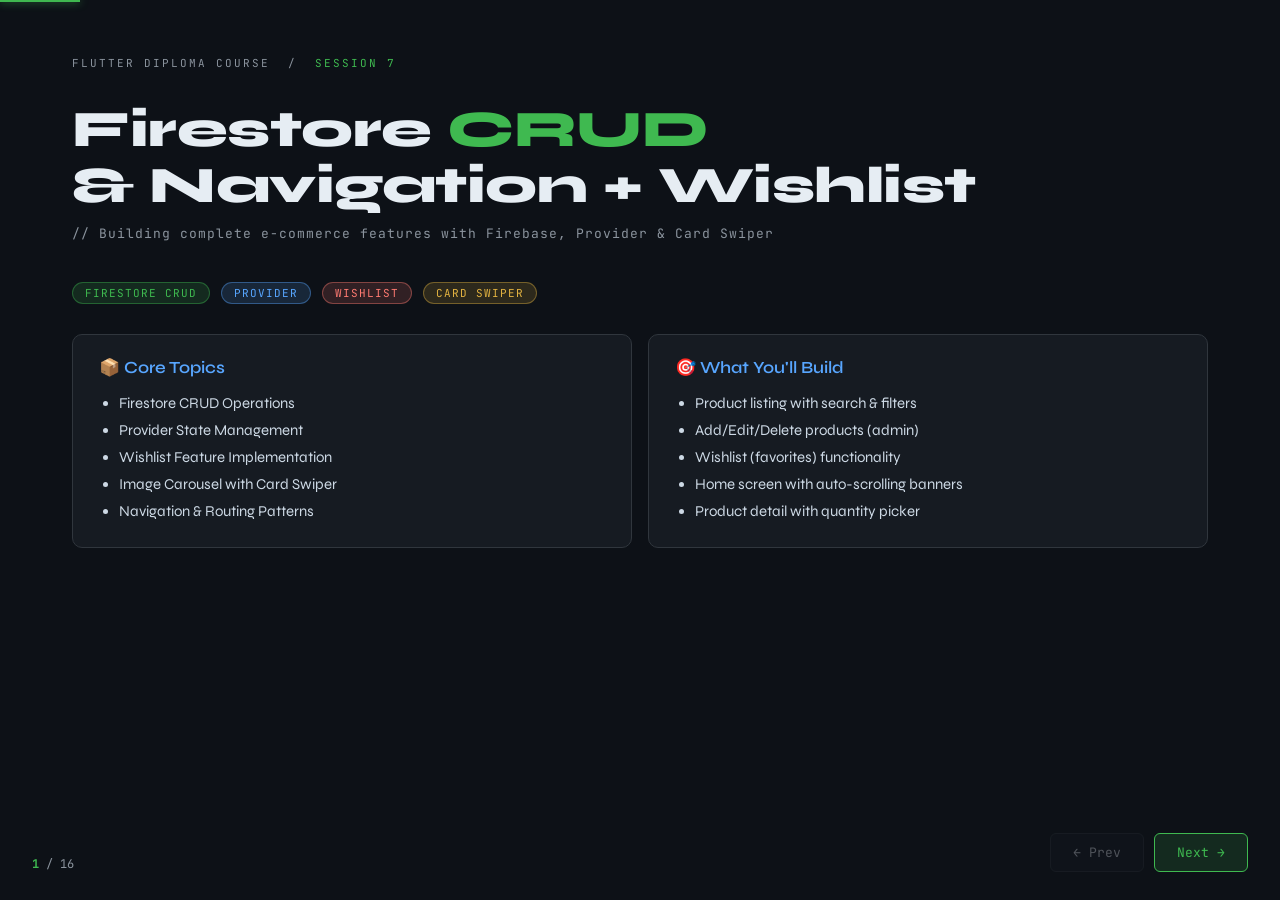
==== commit 07ae47ab: "updates" ====
--- a/class.html
+++ b/class.html
@@ -3,7 +3,7 @@
 <head>
   <meta charset="UTF-8">
   <meta name="viewport" content="width=device-width, initial-scale=1.0">
-  <title>Firestore CRUD & Navigation — Flutter Diploma</title>
+  <title>Firestore CRUD & Navigation — Flutter Diploma (Updated)</title>
   <link href="https://fonts.googleapis.com/css2?family=JetBrains+Mono:wght@300;400;600;700&family=Syne:wght@400;600;700;800&display=swap" rel="stylesheet">
   <style>
     :root {
@@ -35,7 +35,6 @@
       overflow: hidden;
     }
 
-    /* ── Progress Bar ── */
     #progress-bar {
       position: fixed; top: 0; left: 0;
       height: 2px; background: var(--green);
@@ -44,7 +43,6 @@
       box-shadow: 0 0 8px var(--green);
     }
 
-    /* ── Slide shell ── */
     .slides-wrap {
       width: 100vw; height: 100vh;
       position: relative; overflow: hidden;
@@ -69,7 +67,6 @@
       z-index: 5;
     }
 
-    /* ── Slide number badge ── */
     .slide-num {
       font-family: var(--mono);
       font-size: 11px; color: var(--muted);
@@ -78,7 +75,6 @@
     }
     .slide-num span { color: var(--green); }
 
-    /* ── Typography ── */
     .slide-title {
       font-family: var(--display);
       font-size: clamp(28px, 4vw, 52px);
@@ -110,7 +106,6 @@
       margin-bottom: 12px;
     }
 
-    /* ── Code block ── */
     .code {
       background: var(--surface);
       border: 1px solid var(--border);
@@ -139,7 +134,6 @@
     .op { color: var(--orange); }
     .num { color: var(--green); }
 
-    /* ── Cards ── */
     .card {
       background: var(--surface);
       border: 1px solid var(--border);
@@ -162,7 +156,6 @@
       color: var(--green);
     }
 
-    /* ── CRUD 4-grid ── */
     .crud-grid {
       display: grid;
       grid-template-columns: 1fr 1fr;
@@ -206,7 +199,6 @@
     .c-delete .op-letter { color: var(--red); }
     .c-delete .op-fn { color: var(--red); }
 
-    /* ── 2-col grid ── */
     .grid-2 {
       display: grid;
       grid-template-columns: 1fr 1fr;
@@ -214,7 +206,6 @@
       margin: 16px 0;
     }
 
-    /* ── Nav cards ── */
     .nav-grid {
       display: grid;
       grid-template-columns: 1fr 1fr;
@@ -236,7 +227,6 @@
       font-size: 13px; color: var(--muted);
     }
 
-    /* ── Table ── */
     table {
       width: 100%; border-collapse: collapse;
       font-size: 14px; margin: 16px 0;
@@ -257,10 +247,7 @@
       color: #cdd9e5;
       font-family: var(--mono); font-size: 13px;
     }
-    tr:last-child td { border-bottom: none; }
-    tr:hover td { background: rgba(255,255,255,0.02); }
-
-    /* ── Diagram ── */
+
     .diagram {
       background: var(--surface);
       border: 1px solid var(--border);
@@ -275,19 +262,20 @@
     .diagram .dim-blue { color: var(--blue); }
     .diagram .dim-yellow { color: var(--yellow); }
 
-    /* ── Tag pill ── */
     .tag {
       display: inline-block;
-      padding: 3px 10px;
+      padding: 3px 12px;
       border-radius: 20px;
       font-family: var(--mono);
       font-size: 11px; letter-spacing: 1px;
       text-transform: uppercase;
+      margin-right: 8px;
     }
     .tag-green { background: rgba(63,185,80,0.15); color: var(--green); border: 1px solid rgba(63,185,80,0.4); }
     .tag-blue  { background: rgba(88,166,255,0.15); color: var(--blue); border: 1px solid rgba(88,166,255,0.4); }
-
-    /* ── Step flow ── */
+    .tag-red   { background: rgba(255,123,114,0.15); color: var(--red); border: 1px solid rgba(255,123,114,0.4); }
+    .tag-yellow{ background: rgba(227,179,65,0.15); color: var(--yellow); border: 1px solid rgba(227,179,65,0.4); }
+
     .flow {
       display: flex; align-items: center;
       flex-wrap: wrap; gap: 8px;
@@ -303,7 +291,6 @@
     }
     .flow-arrow { color: var(--green); font-size: 16px; }
 
-    /* ── Takeaway list ── */
     .takeaway {
       display: flex; flex-direction: column; gap: 10px;
       margin: 14px 0;
@@ -318,7 +305,6 @@
     }
     .takeaway-item .ti-icon { color: var(--green); font-size: 16px; flex-shrink: 0; }
 
-    /* ── Homework ── */
     .task-list { display: flex; flex-direction: column; gap: 10px; margin: 14px 0; }
     .task-item {
       display: flex; align-items: center; gap: 14px;
@@ -336,9 +322,7 @@
       display: flex; align-items: center; justify-content: center;
       flex-shrink: 0;
     }
-    .task-text { font-size: 15px; color: #cdd9e5; }
-
-    /* ── Navigation controls ── */
+
     #nav-controls {
       position: fixed; bottom: 28px; right: 32px;
       display: flex; align-items: center; gap: 10px;
@@ -356,7 +340,6 @@
     }
     .nav-btn:hover { background: var(--surface2); border-color: var(--green); }
     .nav-btn.primary { background: rgba(63,185,80,0.15); border-color: var(--green); color: var(--green); }
-    .nav-btn.primary:hover { background: rgba(63,185,80,0.25); }
 
     #slide-counter {
       position: fixed; bottom: 28px; left: 32px;
@@ -365,41 +348,13 @@
     }
     #slide-counter .cur { color: var(--green); font-weight: 700; }
 
-    /* ── Title slide ── */
-    #slide1 .slide-title { font-size: clamp(36px, 5vw, 64px); }
-    .title-tag-row { display: flex; gap: 10px; margin-bottom: 36px; }
-    .outline-grid {
-      display: grid; grid-template-columns: 1fr 1fr;
-      gap: 10px; margin-top: 10px;
-    }
-    .outline-item {
-      display: flex; align-items: center; gap: 10px;
-      background: var(--surface);
-      border: 1px solid var(--border);
-      border-radius: 8px; padding: 13px 16px;
-      font-size: 14px;
-    }
-    .outline-item .oi-dot {
-      width: 6px; height: 6px; border-radius: 50%;
-      background: var(--green); flex-shrink: 0;
-    }
-
-    /* ── Summary slide ── */
-    .summary-grid {
-      display: grid; grid-template-columns: 1fr 1fr;
-      gap: 14px; margin: 14px 0;
-    }
-    .summary-section { }
-
-    /* ── Scrollbar ── */
     .slide::-webkit-scrollbar { width: 4px; }
     .slide::-webkit-scrollbar-track { background: transparent; }
     .slide::-webkit-scrollbar-thumb { background: var(--border); border-radius: 4px; }
 
     @media (max-width: 700px) {
       .slide { padding: 32px 24px 80px; }
-      .crud-grid, .grid-2, .nav-grid, .outline-grid, .summary-grid { grid-template-columns: 1fr; }
-      .slide-title { font-size: 28px; }
+      .crud-grid, .grid-2, .nav-grid { grid-template-columns: 1fr; }
     }
   </style>
 </head>
@@ -412,36 +367,48 @@
   <!-- SLIDE 1: Title -->
   <div class="slide active" id="slide1">
     <div class="slide-num">Flutter Diploma Course &nbsp;/&nbsp; <span>Session 7</span></div>
-    <div class="slide-title">Firestore <span class="accent">CRUD</span><br>&amp; Navigation</div>
-    <div class="slide-sub">// Building data-driven Flutter apps with Firebase &amp; Provider</div>
+    <div class="slide-title">Firestore <span class="accent">CRUD</span><br>&amp; Navigation + Wishlist</div>
+    <div class="slide-sub">// Building complete e-commerce features with Firebase, Provider &amp; Card Swiper</div>
     <div class="title-tag-row">
-      <span class="tag tag-green">Firebase Firestore</span>
-      <span class="tag tag-blue">Flutter Provider</span>
-      <span class="tag tag-green">Navigation</span>
-    </div>
-    <div class="outline-grid">
-      <div class="outline-item"><div class="oi-dot"></div>Firestore CRUD Operations</div>
-      <div class="outline-item"><div class="oi-dot"></div>Provider State Management</div>
-      <div class="outline-item"><div class="oi-dot"></div>Create, Read, Update, Delete</div>
-      <div class="outline-item"><div class="oi-dot"></div>Navigation &amp; Routing</div>
-      <div class="outline-item"><div class="oi-dot"></div>Passing Data Between Screens</div>
-      <div class="outline-item"><div class="oi-dot"></div>Best Practices &amp; Patterns</div>
-    </div>
-    <div class="card" style="margin-top:18px;">
-      <p>By the end of this session, you'll build a complete CRUD app with Firebase Firestore and implement seamless navigation in Flutter.</p>
+      <span class="tag tag-green">Firestore CRUD</span>
+      <span class="tag tag-blue">Provider</span>
+      <span class="tag tag-red">Wishlist</span>
+      <span class="tag tag-yellow">Card Swiper</span>
+    </div>
+    <div class="grid-2">
+      <div class="card">
+        <h3>📦 Core Topics</h3>
+        <ul>
+          <li>Firestore CRUD Operations</li>
+          <li>Provider State Management</li>
+          <li>Wishlist Feature Implementation</li>
+          <li>Image Carousel with Card Swiper</li>
+          <li>Navigation & Routing Patterns</li>
+        </ul>
+      </div>
+      <div class="card">
+        <h3>🎯 What You'll Build</h3>
+        <ul>
+          <li>Product listing with search & filters</li>
+          <li>Add/Edit/Delete products (admin)</li>
+          <li>Wishlist (favorites) functionality</li>
+          <li>Home screen with auto-scrolling banners</li>
+          <li>Product detail with quantity picker</li>
+        </ul>
+      </div>
     </div>
   </div>
 
   <!-- SLIDE 2: What is CRUD -->
   <div class="slide" id="slide2">
-    <div class="slide-num">Slide <span>02</span> / 15</div>
+    <div class="slide-num">Slide <span>02</span> / 16</div>
     <h2>What is <span style="color:var(--green)">CRUD?</span></h2>
     <div class="slide-sub">// The four fundamental database operations</div>
     <div class="crud-grid">
       <div class="crud-tile c-create">
         <div class="op-letter">C</div>
         <div class="op-name">Create</div>
-        <div class="op-desc">Add new data to the database</div>
+        <div class="op-desc">Add new data to database</div>
         <div class="op-fn">addProduct()</div>
       </div>
       <div class="crud-tile c-read">
@@ -459,437 +426,483 @@
       <div class="crud-tile c-delete">
         <div class="op-letter">D</div>
         <div class="op-name">Delete</div>
-        <div class="op-desc">Remove data</div>
+        <div class="op-desc">Remove data permanently</div>
         <div class="op-fn">deleteProduct()</div>
       </div>
     </div>
-    <div class="code" data-lang="Firestore">
-<span class="cm">// Firestore Data Structure</span><br>
-Firestore Database<br>
-└── <span class="fn">products</span> <span class="cm">(Collection)</span><br>
-&nbsp;&nbsp;&nbsp;&nbsp;├── <span class="ty">documentId_1</span> <span class="cm">(Document)</span><br>
-&nbsp;&nbsp;&nbsp;&nbsp;│&nbsp;&nbsp;&nbsp;&nbsp;├── <span class="kw">name</span>: <span class="str">"Laptop"</span><br>
-&nbsp;&nbsp;&nbsp;&nbsp;│&nbsp;&nbsp;&nbsp;&nbsp;├── <span class="kw">price</span>: <span class="num">999.99</span><br>
-&nbsp;&nbsp;&nbsp;&nbsp;│&nbsp;&nbsp;&nbsp;&nbsp;├── <span class="kw">category</span>: <span class="str">"Electronics"</span><br>
-&nbsp;&nbsp;&nbsp;&nbsp;│&nbsp;&nbsp;&nbsp;&nbsp;└── <span class="kw">stock</span>: <span class="num">10</span><br>
-&nbsp;&nbsp;&nbsp;&nbsp;└── <span class="ty">documentId_2</span> <span class="cm">(...)</span>
-    </div>
-  </div>
-
-  <!-- SLIDE 3: Provider Setup -->
+    <div class="code" data-lang="Firestore Structure">
+<span class="cm">// Firestore Database Structure</span><br>
+<span class="fn">products</span> <span class="cm">(Collection)</span><br>
+├── <span class="ty">doc_abc123</span> <span class="cm">(Document)</span><br>
+│   ├── <span class="kw">name</span>: <span class="str">"Gaming Laptop"</span><br>
+│   ├── <span class="kw">price</span>: <span class="num">1299.99</span><br>
+│   ├── <span class="kw">category</span>: <span class="str">"Electronics"</span><br>
+│   ├── <span class="kw">stock</span>: <span class="num">15</span><br>
+│   └── <span class="kw">imageUrl</span>: <span class="str">"https://..."</span><br>
+└── <span class="ty">doc_def456</span> <span class="cm">(...)</span>
+    </div>
+  </div>
+
+  <!-- SLIDE 3: Wishlist Provider -->
   <div class="slide" id="slide3">
-    <div class="slide-num">Slide <span>03</span> / 15</div>
-    <h2>Provider Setup <span style="color:var(--muted);font-size:0.6em;font-weight:400">— The Manager</span></h2>
-    <div class="slide-sub">// product_provider.dart</div>
+    <div class="slide-num">Slide <span>03</span> / 16</div>
+    <h2>❤️ Wishlist <span style="color:var(--red)">Provider</span></h2>
+    <div class="slide-sub">// Managing favorites locally or in Firestore</div>
     <div class="code" data-lang="Dart">
-<span class="kw">class</span> <span class="ty">ProductProvider</span> <span class="kw">extends</span> <span class="ty">ChangeNotifier</span> {<br>
-&nbsp;&nbsp;<span class="kw">final</span> <span class="ty">CollectionReference</span> _productsCollection =<br>
-&nbsp;&nbsp;&nbsp;&nbsp;&nbsp;&nbsp;<span class="ty">FirebaseFirestore</span>.instance.<span class="fn">collection</span>(<span class="str">'products'</span>);<br><br>
-&nbsp;&nbsp;<span class="ty">List</span>&lt;<span class="ty">ProductModel</span>&gt; _products = [];<br>
-&nbsp;&nbsp;<span class="ty">bool</span> _isLoading = <span class="kw">false</span>;<br><br>
-&nbsp;&nbsp;<span class="cm">// Getters</span><br>
-&nbsp;&nbsp;<span class="ty">List</span>&lt;<span class="ty">ProductModel</span>&gt; <span class="kw">get</span> products =&gt; _products;<br>
-&nbsp;&nbsp;<span class="ty">bool</span> <span class="kw">get</span> isLoading =&gt; _isLoading;<br>
+<span class="kw">class</span> <span class="ty">WishlistProvider</span> <span class="kw">with</span> <span class="ty">ChangeNotifier</span> {<br>
+&nbsp;&nbsp;<span class="kw">final</span> <span class="ty">Map</span>&lt;<span class="ty">String</span>, <span class="ty">ProductModel</span>&gt; _wishListItems = {};<br><br>
+&nbsp;&nbsp;<span class="kw">void</span> <span class="fn">addOrRemoveFromWishList</span>({<span class="kw">required</span> <span class="ty">ProductModel</span> product}) {<br>
+&nbsp;&nbsp;&nbsp;&nbsp;<span class="kw">if</span> (_wishListItems.<span class="fn">containsKey</span>(product.id)) {<br>
+&nbsp;&nbsp;&nbsp;&nbsp;&nbsp;&nbsp;_wishListItems.<span class="fn">remove</span>(product.id);<br>
+&nbsp;&nbsp;&nbsp;&nbsp;} <span class="kw">else</span> {<br>
+&nbsp;&nbsp;&nbsp;&nbsp;&nbsp;&nbsp;_wishListItems[product.id] = product;<br>
+&nbsp;&nbsp;&nbsp;&nbsp;}<br>
+&nbsp;&nbsp;&nbsp;&nbsp;<span class="fn">notifyListeners</span>();<br>
+&nbsp;&nbsp;}<br><br>
+&nbsp;&nbsp;<span class="ty">bool</span> <span class="fn">isProdinWishList</span>({<span class="kw">required</span> <span class="ty">String</span> productId}) {<br>
+&nbsp;&nbsp;&nbsp;&nbsp;<span class="kw">return</span> _wishListItems.<span class="fn">containsKey</span>(productId);<br>
+&nbsp;&nbsp;}<br>
 }
     </div>
-    <div class="card">
-      <h3>Key Concepts</h3>
-      <ul>
-        <li><code>ChangeNotifier</code> — Notifies the UI when data changes</li>
-        <li><code>CollectionReference</code> — Points to a Firestore collection</li>
-        <li><code>_products</code> — Local in-memory cache of product list</li>
-        <li><code>notifyListeners()</code> — Triggers UI rebuild on state change</li>
-      </ul>
-    </div>
-  </div>
-
-  <!-- SLIDE 4: CREATE -->
+    <div class="grid-2">
+      <div class="card">
+        <h3>Local Storage Pattern</h3>
+        <ul>
+          <li>✅ Fast, no network latency</li>
+          <li>✅ Works offline</li>
+          <li>⚠️ Lost on app restart (unless persisted)</li>
+        </ul>
+      </div>
+      <div class="card">
+        <h3>Firestore Pattern</h3>
+        <ul>
+          <li>✅ Persists across devices</li>
+          <li>✅ Syncs across sessions</li>
+          <li>⚠️ Requires internet connection</li>
+        </ul>
+      </div>
+    </div>
+  </div>
+
+  <!-- SLIDE 4: Heart Button Widget -->
   <div class="slide" id="slide4">
-    <div class="slide-num">Slide <span>04</span> / 15</div>
-    <h2><span style="color:var(--green)">CREATE</span> Operation</h2>
-    <div class="slide-sub">// Adding a new product to Firestore</div>
-    <div class="flow">
-      <span class="flow-step">User Input</span><span class="flow-arrow">→</span>
-      <span class="flow-step">Validate Form</span><span class="flow-arrow">→</span>
-      <span class="flow-step">Upload Image</span><span class="flow-arrow">→</span>
-      <span class="flow-step">Save to Firestore</span><span class="flow-arrow">→</span>
-      <span class="flow-step">Refresh List</span>
-    </div>
+    <div class="slide-num">Slide <span>04</span> / 16</div>
+    <h2>❤️ Heart Button <span style="color:var(--orange)">Widget</span></h2>
+    <div class="slide-sub">// Reusable favorite toggler with visual feedback</div>
     <div class="code" data-lang="Dart">
-<span class="ty">Future</span>&lt;<span class="ty">String</span>?&gt; <span class="fn">addProduct</span>({<br>
-&nbsp;&nbsp;<span class="kw">required</span> <span class="ty">String</span> name,<br>
-&nbsp;&nbsp;<span class="kw">required</span> <span class="ty">double</span> price,<br>
-&nbsp;&nbsp;<span class="kw">required</span> <span class="ty">String</span> category,<br>
-&nbsp;&nbsp;<span class="kw">required</span> <span class="ty">int</span> stock,<br>
-&nbsp;&nbsp;<span class="kw">required</span> <span class="ty">File</span> imageFile,<br>
-}) <span class="kw">async</span> {<br>
-&nbsp;&nbsp;<span class="kw">try</span> {<br>
-&nbsp;&nbsp;&nbsp;&nbsp;<span class="ty">String</span> imageUrl = <span class="kw">await</span> <span class="fn">_uploadImage</span>(imageFile); <span class="cm">// 1. Upload</span><br>
-&nbsp;&nbsp;&nbsp;&nbsp;<span class="kw">await</span> _productsCollection.<span class="fn">add</span>({...});          <span class="cm">// 2. Save</span><br>
-&nbsp;&nbsp;&nbsp;&nbsp;<span class="kw">await</span> <span class="fn">fetchProducts</span>();                          <span class="cm">// 3. Refresh</span><br>
-&nbsp;&nbsp;&nbsp;&nbsp;<span class="kw">return</span> <span class="kw">null</span>;<br>
-&nbsp;&nbsp;} <span class="kw">catch</span> (e) { <span class="kw">return</span> e.<span class="fn">toString</span>(); }<br>
-}
-    </div>
-  </div>
-
-  <!-- SLIDE 5: READ -->
-  <div class="slide" id="slide5">
-    <div class="slide-num">Slide <span>05</span> / 15</div>
-    <h2><span style="color:var(--blue)">READ</span> Operation</h2>
-    <div class="slide-sub">// Fetching all products from Firestore</div>
-    <div class="code" data-lang="Dart">
-<span class="ty">Future</span>&lt;<span class="kw">void</span>&gt; <span class="fn">fetchProducts</span>() <span class="kw">async</span> {<br>
-&nbsp;&nbsp;<span class="fn">_setLoading</span>(<span class="kw">true</span>);<br>
-&nbsp;&nbsp;<span class="kw">try</span> {<br>
-&nbsp;&nbsp;&nbsp;&nbsp;<span class="cm">// Get all documents from collection</span><br>
-&nbsp;&nbsp;&nbsp;&nbsp;<span class="ty">QuerySnapshot</span> snapshot = <span class="kw">await</span> _productsCollection.<span class="fn">get</span>();<br><br>
-&nbsp;&nbsp;&nbsp;&nbsp;<span class="cm">// Convert each doc to a ProductModel</span><br>
-&nbsp;&nbsp;&nbsp;&nbsp;_products = snapshot.docs.<span class="fn">map</span>((doc) {<br>
-&nbsp;&nbsp;&nbsp;&nbsp;&nbsp;&nbsp;<span class="kw">return</span> <span class="ty">ProductModel</span>.<span class="fn">fromMap</span>(<br>
-&nbsp;&nbsp;&nbsp;&nbsp;&nbsp;&nbsp;&nbsp;&nbsp;doc.data() <span class="kw">as</span> <span class="ty">Map</span>&lt;<span class="ty">String</span>, <span class="kw">dynamic</span>&gt;, doc.id);<br>
-&nbsp;&nbsp;&nbsp;&nbsp;}).<span class="fn">toList</span>();<br><br>
-&nbsp;&nbsp;&nbsp;&nbsp;<span class="fn">notifyListeners</span>(); <span class="cm">// Trigger UI rebuild</span><br>
-&nbsp;&nbsp;} <span class="kw">finally</span> { <span class="fn">_setLoading</span>(<span class="kw">false</span>); }<br>
-}
-    </div>
-    <div class="card">
-      <p>💡 <strong style="color:var(--blue)">Pro Tip:</strong> Use <code>Consumer&lt;ProductProvider&gt;</code> to rebuild only the widget subtree that depends on the provider, not the whole screen.</p>
-    </div>
-  </div>
-
-  <!-- SLIDE 6: UPDATE -->
-  <div class="slide" id="slide6">
-    <div class="slide-num">Slide <span>06</span> / 15</div>
-    <h2><span style="color:var(--yellow)">UPDATE</span> Operation</h2>
-    <div class="slide-sub">// Modifying an existing Firestore document</div>
-    <div class="code" data-lang="Dart">
-<span class="ty">Future</span>&lt;<span class="ty">String</span>?&gt; <span class="fn">updateProduct</span>({<br>
-&nbsp;&nbsp;<span class="kw">required</span> <span class="ty">String</span> productId,<br>
-&nbsp;&nbsp;<span class="kw">required</span> <span class="ty">String</span> name,<br>
-&nbsp;&nbsp;<span class="kw">required</span> <span class="ty">double</span> price,<br>
-&nbsp;&nbsp;<span class="ty">File</span>? newImageFile,<br>
-&nbsp;&nbsp;<span class="kw">required</span> <span class="ty">String</span> existingImageUrl,<br>
-}) <span class="kw">async</span> {<br>
-&nbsp;&nbsp;<span class="kw">try</span> {<br>
-&nbsp;&nbsp;&nbsp;&nbsp;<span class="ty">String</span> imageUrl = existingImageUrl;<br>
-&nbsp;&nbsp;&nbsp;&nbsp;<span class="kw">if</span> (newImageFile != <span class="kw">null</span>) {<br>
-&nbsp;&nbsp;&nbsp;&nbsp;&nbsp;&nbsp;imageUrl = <span class="kw">await</span> <span class="fn">_uploadImage</span>(newImageFile);<br>
-&nbsp;&nbsp;&nbsp;&nbsp;}<br>
-&nbsp;&nbsp;&nbsp;&nbsp;<span class="cm">// Update only specified fields on the document</span><br>
-&nbsp;&nbsp;&nbsp;&nbsp;<span class="kw">await</span> _productsCollection.<span class="fn">doc</span>(productId).<span class="fn">update</span>({<br>
-&nbsp;&nbsp;&nbsp;&nbsp;&nbsp;&nbsp;<span class="str">'name'</span>: name, <span class="str">'price'</span>: price, <span class="str">'imageUrl'</span>: imageUrl,<br>
-&nbsp;&nbsp;&nbsp;&nbsp;});<br>
-&nbsp;&nbsp;&nbsp;&nbsp;<span class="kw">await</span> <span class="fn">fetchProducts</span>();<br>
-&nbsp;&nbsp;} <span class="kw">catch</span> (e) { <span class="kw">return</span> e.<span class="fn">toString</span>(); }<br>
-}
-    </div>
-  </div>
-
-  <!-- SLIDE 7: DELETE -->
-  <div class="slide" id="slide7">
-    <div class="slide-num">Slide <span>07</span> / 15</div>
-    <h2><span style="color:var(--red)">DELETE</span> Operation</h2>
-    <div class="slide-sub">// Removing a document from Firestore</div>
-    <div class="grid-2">
-      <div class="code" data-lang="Dart" style="margin:0">
-<span class="ty">Future</span>&lt;<span class="ty">String</span>?&gt; <span class="fn">deleteProduct</span>(<span class="ty">String</span> id) <span class="kw">async</span> {<br>
-&nbsp;&nbsp;<span class="kw">try</span> {<br>
-&nbsp;&nbsp;&nbsp;&nbsp;<span class="kw">await</span> _productsCollection<br>
-&nbsp;&nbsp;&nbsp;&nbsp;&nbsp;&nbsp;.<span class="fn">doc</span>(id).<span class="fn">delete</span>();<br><br>
-&nbsp;&nbsp;&nbsp;&nbsp;_products.<span class="fn">removeWhere</span>((p) =&gt; p.id == id);<br>
-&nbsp;&nbsp;&nbsp;&nbsp;<span class="fn">notifyListeners</span>();<br>
-&nbsp;&nbsp;&nbsp;&nbsp;<span class="kw">return</span> <span class="kw">null</span>;<br>
-&nbsp;&nbsp;} <span class="kw">catch</span> (e) { <span class="kw">return</span> e.<span class="fn">toString</span>(); }<br>
-}
-      </div>
-      <div class="code" data-lang="Confirmation" style="margin:0">
-<span class="cm">// Always confirm before delete!</span><br>
-<span class="fn">showDialog</span>&lt;<span class="ty">bool</span>&gt;(<br>
-&nbsp;&nbsp;builder: (ctx) =&gt; <span class="ty">AlertDialog</span>(<br>
-&nbsp;&nbsp;&nbsp;&nbsp;title: <span class="ty">Text</span>(<span class="str">'Delete Product?'</span>),<br>
-&nbsp;&nbsp;&nbsp;&nbsp;actions: [<br>
-&nbsp;&nbsp;&nbsp;&nbsp;&nbsp;&nbsp;<span class="ty">TextButton</span>(...), <span class="cm">// Cancel</span><br>
-&nbsp;&nbsp;&nbsp;&nbsp;&nbsp;&nbsp;<span class="ty">TextButton</span>(...), <span class="cm">// Confirm</span><br>
-&nbsp;&nbsp;&nbsp;&nbsp;],<br>
-&nbsp;&nbsp;),<br>
-);
-      </div>
-    </div>
-    <div class="card">
-      <p>⚠️ Never delete without user confirmation — always show a dialog for destructive actions.</p>
-    </div>
-  </div>
-
-  <!-- SLIDE 8: Navigation Types -->
-  <div class="slide" id="slide8">
-    <div class="slide-num">Slide <span>08</span> / 15</div>
-    <h2>Navigation <span style="color:var(--blue)">in Flutter</span></h2>
-    <div class="slide-sub">// The Navigator stack</div>
-    <div class="nav-grid">
-      <div class="nav-tile">
-        <div class="nav-method">Navigator.push()</div>
-        <div style="font-size:14px;color:var(--text);margin-bottom:4px;font-weight:600">Push</div>
-        <div class="nav-desc">Go to new screen. Previous stays in stack.</div>
-      </div>
-      <div class="nav-tile">
-        <div class="nav-method">Navigator.pop()</div>
-        <div style="font-size:14px;color:var(--text);margin-bottom:4px;font-weight:600">Pop</div>
-        <div class="nav-desc">Go back to previous screen.</div>
-      </div>
-      <div class="nav-tile">
-        <div class="nav-method">Navigator.pushNamed()</div>
-        <div style="font-size:14px;color:var(--text);margin-bottom:4px;font-weight:600">PushNamed</div>
-        <div class="nav-desc">Navigate using a registered route name.</div>
-      </div>
-      <div class="nav-tile">
-        <div class="nav-method">Navigator.pushReplacement()</div>
-        <div style="font-size:14px;color:var(--text);margin-bottom:4px;font-weight:600">PushReplacement</div>
-        <div class="nav-desc">Replace current screen (e.g. after login).</div>
-      </div>
-    </div>
-    <table>
-      <tr><th>Method</th><th>Code</th><th>Use Case</th></tr>
-      <tr><td>Push</td><td>Navigator.push(...)</td><td>Go to detail screen</td></tr>
-      <tr><td>Pop</td><td>Navigator.pop()</td><td>Go back</td></tr>
-      <tr><td>PushNamed</td><td>Navigator.pushNamed('/detail')</td><td>Named route</td></tr>
-      <tr><td>PushReplacement</td><td>Navigator.pushReplacementNamed('/home')</td><td>After login</td></tr>
-    </table>
-  </div>
-
-  <!-- SLIDE 9: Setting Up Routes -->
-  <div class="slide" id="slide9">
-    <div class="slide-num">Slide <span>09</span> / 15</div>
-    <h2>Setting Up <span style="color:var(--blue)">Routes</span></h2>
-    <div class="slide-sub">// main.dart — 3-step registration pattern</div>
-    <div class="code" data-lang="Dart">
-<span class="cm">// STEP 1 — Define route name inside the screen class</span><br>
-<span class="kw">class</span> <span class="ty">ProductDetailScreen</span> <span class="kw">extends</span> <span class="ty">StatelessWidget</span> {<br>
-&nbsp;&nbsp;<span class="kw">static const</span> <span class="ty">String</span> routName = <span class="str">'/ProductDetailScreen'</span>;<br>
-}<br><br>
-<span class="cm">// STEP 2 — Register in MaterialApp</span><br>
-<span class="ty">MaterialApp</span>(<br>
-&nbsp;&nbsp;routes: {<br>
-&nbsp;&nbsp;&nbsp;&nbsp;<span class="ty">LoginScreen</span>.routName: (ctx) =&gt; <span class="ty">LoginScreen</span>(),<br>
-&nbsp;&nbsp;&nbsp;&nbsp;<span class="ty">ProductDetailScreen</span>.routName: (ctx) =&gt; <span class="ty">ProductDetailScreen</span>(),<br>
-&nbsp;&nbsp;},<br>
-&nbsp;&nbsp;<span class="cm">// STEP 3 — Handle routes that require arguments</span><br>
-&nbsp;&nbsp;onGenerateRoute: (settings) {<br>
-&nbsp;&nbsp;&nbsp;&nbsp;<span class="kw">if</span> (settings.name == <span class="ty">ProductDetailScreen</span>.routName) {<br>
-&nbsp;&nbsp;&nbsp;&nbsp;&nbsp;&nbsp;<span class="kw">final</span> product = settings.arguments <span class="kw">as</span> <span class="ty">ProductModel</span>;<br>
-&nbsp;&nbsp;&nbsp;&nbsp;&nbsp;&nbsp;<span class="kw">return</span> <span class="ty">MaterialPageRoute</span>(<br>
-&nbsp;&nbsp;&nbsp;&nbsp;&nbsp;&nbsp;&nbsp;&nbsp;builder: (ctx) =&gt; <span class="ty">ProductDetailScreen</span>(product: product));<br>
-&nbsp;&nbsp;&nbsp;&nbsp;}<br>
-&nbsp;&nbsp;&nbsp;&nbsp;<span class="kw">return null</span>;<br>
-&nbsp;&nbsp;},<br>
-);
-    </div>
-  </div>
-
-  <!-- SLIDE 10: Passing Data -->
-  <div class="slide" id="slide10">
-    <div class="slide-num">Slide <span>10</span> / 15</div>
-    <h2>Passing Data <span style="color:var(--muted);font-size:0.6em;font-weight:400">Between Screens</span></h2>
-    <div class="slide-sub">// Two approaches — constructor vs. named route arguments</div>
-    <div class="grid-2">
-      <div>
-        <h3>Method 1 — Constructor</h3>
-        <div class="code" data-lang="Dart" style="margin:0">
-<span class="cm">// Navigate</span><br>
-<span class="ty">Navigator</span>.<span class="fn">push</span>(context,<br>
-&nbsp;&nbsp;<span class="ty">MaterialPageRoute</span>(<br>
-&nbsp;&nbsp;&nbsp;&nbsp;builder: (_) =&gt; <span class="ty">ProductDetailScreen</span>(<br>
-&nbsp;&nbsp;&nbsp;&nbsp;&nbsp;&nbsp;product: product)));<br><br>
-<span class="cm">// Receive</span><br>
-<span class="kw">class</span> <span class="ty">ProductDetailScreen</span> {<br>
+<span class="kw">class</span> <span class="ty">HeartButtonWidget</span> <span class="kw">extends</span> <span class="ty">StatelessWidget</span> {<br>
 &nbsp;&nbsp;<span class="kw">final</span> <span class="ty">ProductModel</span> product;<br>
-&nbsp;&nbsp;<span class="kw">const</span> <span class="ty">ProductDetailScreen</span>({<span class="kw">required</span> <span class="kw">this</span>.product});<br>
-}
-        </div>
-      </div>
-      <div>
-        <h3>Method 2 — Named + Arguments</h3>
-        <div class="code" data-lang="Dart" style="margin:0">
-<span class="cm">// Navigate</span><br>
-<span class="ty">Navigator</span>.<span class="fn">pushNamed</span>(<br>
-&nbsp;&nbsp;context,<br>
-&nbsp;&nbsp;<span class="ty">ProductDetailScreen</span>.routName,<br>
-&nbsp;&nbsp;arguments: product,<br>
-);<br><br>
-<span class="cm">// Receive</span><br>
-<span class="kw">final</span> product = <span class="ty">ModalRoute</span>.<span class="fn">of</span>(context)!<br>
-&nbsp;&nbsp;.settings.arguments <span class="kw">as</span> <span class="ty">ProductModel</span>;
-        </div>
-      </div>
-    </div>
-  </div>
-
-  <!-- SLIDE 11: Products List Screen -->
-  <div class="slide" id="slide11">
-    <div class="slide-num">Slide <span>11</span> / 15</div>
-    <h2>Practical — <span style="color:var(--green)">Products List</span></h2>
-    <div class="slide-sub">// ProductsScreen.dart — Consumer pattern</div>
-    <div class="code" data-lang="Dart">
-<span class="kw">class</span> <span class="ty">ProductsScreen</span> <span class="kw">extends</span> <span class="ty">StatelessWidget</span> {<br>
+&nbsp;&nbsp;<span class="kw">final</span> <span class="ty">double</span> size;<br>
+&nbsp;&nbsp;<span class="kw">final</span> <span class="ty">Color</span> bkgColor;<br><br>
 &nbsp;&nbsp;<span class="op">@override</span><br>
 &nbsp;&nbsp;<span class="ty">Widget</span> <span class="fn">build</span>(<span class="ty">BuildContext</span> context) {<br>
-&nbsp;&nbsp;&nbsp;&nbsp;<span class="kw">return</span> <span class="ty">Scaffold</span>(<br>
-&nbsp;&nbsp;&nbsp;&nbsp;&nbsp;&nbsp;body: <span class="ty">Consumer</span>&lt;<span class="ty">ProductProvider</span>&gt;(<br>
-&nbsp;&nbsp;&nbsp;&nbsp;&nbsp;&nbsp;&nbsp;&nbsp;builder: (ctx, provider, _) {<br>
-&nbsp;&nbsp;&nbsp;&nbsp;&nbsp;&nbsp;&nbsp;&nbsp;&nbsp;&nbsp;<span class="kw">if</span> (provider.isLoading) <span class="kw">return</span> <span class="ty">CircularProgressIndicator</span>();<br>
-&nbsp;&nbsp;&nbsp;&nbsp;&nbsp;&nbsp;&nbsp;&nbsp;&nbsp;&nbsp;<span class="kw">return</span> <span class="ty">ListView</span>.<span class="fn">builder</span>(<br>
-&nbsp;&nbsp;&nbsp;&nbsp;&nbsp;&nbsp;&nbsp;&nbsp;&nbsp;&nbsp;&nbsp;&nbsp;itemCount: provider.products.length,<br>
-&nbsp;&nbsp;&nbsp;&nbsp;&nbsp;&nbsp;&nbsp;&nbsp;&nbsp;&nbsp;&nbsp;&nbsp;itemBuilder: (ctx, i) {<br>
-&nbsp;&nbsp;&nbsp;&nbsp;&nbsp;&nbsp;&nbsp;&nbsp;&nbsp;&nbsp;&nbsp;&nbsp;&nbsp;&nbsp;<span class="kw">final</span> product = provider.products[i];<br>
-&nbsp;&nbsp;&nbsp;&nbsp;&nbsp;&nbsp;&nbsp;&nbsp;&nbsp;&nbsp;&nbsp;&nbsp;&nbsp;&nbsp;<span class="kw">return</span> <span class="ty">ListTile</span>(<br>
-&nbsp;&nbsp;&nbsp;&nbsp;&nbsp;&nbsp;&nbsp;&nbsp;&nbsp;&nbsp;&nbsp;&nbsp;&nbsp;&nbsp;&nbsp;&nbsp;title: <span class="ty">Text</span>(product.name),<br>
-&nbsp;&nbsp;&nbsp;&nbsp;&nbsp;&nbsp;&nbsp;&nbsp;&nbsp;&nbsp;&nbsp;&nbsp;&nbsp;&nbsp;&nbsp;&nbsp;onTap: () =&gt; <span class="ty">Navigator</span>.<span class="fn">pushNamed</span>(<br>
-&nbsp;&nbsp;&nbsp;&nbsp;&nbsp;&nbsp;&nbsp;&nbsp;&nbsp;&nbsp;&nbsp;&nbsp;&nbsp;&nbsp;&nbsp;&nbsp;&nbsp;&nbsp;context, <span class="ty">ProductDetailScreen</span>.routName,<br>
-&nbsp;&nbsp;&nbsp;&nbsp;&nbsp;&nbsp;&nbsp;&nbsp;&nbsp;&nbsp;&nbsp;&nbsp;&nbsp;&nbsp;&nbsp;&nbsp;&nbsp;&nbsp;arguments: product),<br>
-&nbsp;&nbsp;&nbsp;&nbsp;&nbsp;&nbsp;&nbsp;&nbsp;&nbsp;&nbsp;&nbsp;&nbsp;&nbsp;&nbsp;);<br>
-&nbsp;&nbsp;&nbsp;&nbsp;&nbsp;&nbsp;&nbsp;&nbsp;&nbsp;&nbsp;&nbsp;&nbsp;},<br>
-&nbsp;&nbsp;&nbsp;&nbsp;&nbsp;&nbsp;&nbsp;&nbsp;&nbsp;&nbsp;);<br>
-&nbsp;&nbsp;&nbsp;&nbsp;&nbsp;&nbsp;&nbsp;&nbsp;},<br>
+&nbsp;&nbsp;&nbsp;&nbsp;<span class="kw">final</span> wishlistProvider = <span class="ty">Provider</span>.<span class="fn">of</span>&lt;<span class="ty">WishlistProvider</span>&gt;(context);<br>
+&nbsp;&nbsp;&nbsp;&nbsp;<span class="kw">final</span> isInWishlist = wishlistProvider.<span class="fn">isProdinWishList</span>(<br>
+&nbsp;&nbsp;&nbsp;&nbsp;&nbsp;&nbsp;productId: product.id);<br><br>
+&nbsp;&nbsp;&nbsp;&nbsp;<span class="kw">return</span> <span class="ty">IconButton</span>(<br>
+&nbsp;&nbsp;&nbsp;&nbsp;&nbsp;&nbsp;onPressed: () =&gt; wishlistProvider.<span class="fn">addOrRemoveFromWishList</span>(product: product),<br>
+&nbsp;&nbsp;&nbsp;&nbsp;&nbsp;&nbsp;icon: <span class="ty">Icon</span>(<br>
+&nbsp;&nbsp;&nbsp;&nbsp;&nbsp;&nbsp;&nbsp;&nbsp;isInWishlist ? <span class="ty">Icons</span>.favorite : <span class="ty">Icons</span>.favorite_border,<br>
+&nbsp;&nbsp;&nbsp;&nbsp;&nbsp;&nbsp;&nbsp;&nbsp;color: isInWishlist ? <span class="ty">Colors</span>.red : <span class="ty">Colors</span>.grey,<br>
+&nbsp;&nbsp;&nbsp;&nbsp;&nbsp;&nbsp;&nbsp;&nbsp;size: size,<br>
 &nbsp;&nbsp;&nbsp;&nbsp;&nbsp;&nbsp;),<br>
 &nbsp;&nbsp;&nbsp;&nbsp;);<br>
 &nbsp;&nbsp;}<br>
 }
     </div>
-  </div>
-
-  <!-- SLIDE 12: Refresh Pattern -->
+    <div class="flow">
+      <span class="flow-step">User taps</span><span class="flow-arrow">→</span>
+      <span class="flow-step">Check status</span><span class="flow-arrow">→</span>
+      <span class="flow-step">Add/Remove from Map</span><span class="flow-arrow">→</span>
+      <span class="flow-step">notifyListeners()</span><span class="flow-arrow">→</span>
+      <span class="flow-step">UI updates color</span>
+    </div>
+  </div>
+
+  <!-- SLIDE 5: Card Swiper Package -->
+  <div class="slide" id="slide5">
+    <div class="slide-num">Slide <span>05</span> / 16</div>
+    <h2>🖼️ Card Swiper <span style="color:var(--cyan)">Package</span></h2>
+    <div class="slide-sub">// Adding auto-scrolling image carousels to your app</div>
+    <div class="code" data-lang="Dart">
+<span class="cm">// Add to pubspec.yaml</span><br>
+<span class="str">dependencies:</span><br>
+&nbsp;&nbsp;<span class="str">card_swiper: ^3.0.1</span><br><br>
+<span class="cm">// Usage in HomeScreen</span><br>
+<span class="ty">SizedBox</span>(<br>
+&nbsp;&nbsp;height: size.height * <span class="num">0.25</span>,<br>
+&nbsp;&nbsp;child: <span class="ty">ClipRRect</span>(<br>
+&nbsp;&nbsp;&nbsp;&nbsp;borderRadius: <span class="ty">BorderRadius</span>.<span class="fn">circular</span>(<span class="num">50</span>),<br>
+&nbsp;&nbsp;&nbsp;&nbsp;child: <span class="ty">Swiper</span>(<br>
+&nbsp;&nbsp;&nbsp;&nbsp;&nbsp;&nbsp;autoplay: <span class="kw">true</span>,<br>
+&nbsp;&nbsp;&nbsp;&nbsp;&nbsp;&nbsp;itemBuilder: (ctx, index) =&gt; <span class="ty">Image</span>.<span class="fn">asset</span>(<br>
+&nbsp;&nbsp;&nbsp;&nbsp;&nbsp;&nbsp;&nbsp;&nbsp;banners[index], fit: <span class="ty">BoxFit</span>.cover),<br>
+&nbsp;&nbsp;&nbsp;&nbsp;&nbsp;&nbsp;itemCount: banners.length,<br>
+&nbsp;&nbsp;&nbsp;&nbsp;&nbsp;&nbsp;pagination: <span class="ty">SwiperPagination</span>(<br>
+&nbsp;&nbsp;&nbsp;&nbsp;&nbsp;&nbsp;&nbsp;&nbsp;builder: <span class="ty">DotSwiperPaginationBuilder</span>(<br>
+&nbsp;&nbsp;&nbsp;&nbsp;&nbsp;&nbsp;&nbsp;&nbsp;&nbsp;&nbsp;activeColor: <span class="ty">Colors</span>.red,<br>
+&nbsp;&nbsp;&nbsp;&nbsp;&nbsp;&nbsp;&nbsp;&nbsp;&nbsp;&nbsp;color: <span class="ty">Colors</span>.white<br>
+&nbsp;&nbsp;&nbsp;&nbsp;&nbsp;&nbsp;&nbsp;&nbsp;)<br>
+&nbsp;&nbsp;&nbsp;&nbsp;&nbsp;&nbsp;),<br>
+&nbsp;&nbsp;&nbsp;&nbsp;)<br>
+&nbsp;&nbsp;)<br>
+)
+    </div>
+    <div class="card">
+      <h3>Swiper Features</h3>
+      <ul>
+        <li>⏩ <strong>autoplay</strong> — Auto-scroll through images</li>
+        <li>🎯 <strong>pagination</strong> — Visual dot indicators</li>
+        <li>🔄 <strong>loop</strong> — Infinite scrolling (optional)</li>
+        <li>📱 <strong>responsive</strong> — Works on any screen size</li>
+      </ul>
+    </div>
+  </div>
+
+  <!-- SLIDE 6: HomeScreen with Swiper + Wishlist -->
+  <div class="slide" id="slide6">
+    <div class="slide-num">Slide <span>06</span> / 16</div>
+    <h2>🏠 Complete <span style="color:var(--green)">HomeScreen</span></h2>
+    <div class="slide-sub">// Integrating carousel, categories, and product grid</div>
+    <div class="code" data-lang="Dart">
+<span class="kw">class</span> <span class="ty">HomeScreen</span> <span class="kw">extends</span> <span class="ty">StatelessWidget</span> {<br>
+&nbsp;&nbsp;<span class="op">@override</span><br>
+&nbsp;&nbsp;<span class="ty">Widget</span> <span class="fn">build</span>(<span class="ty">BuildContext</span> context) {<br>
+&nbsp;&nbsp;&nbsp;&nbsp;<span class="kw">return</span> <span class="ty">Scaffold</span>(<br>
+&nbsp;&nbsp;&nbsp;&nbsp;&nbsp;&nbsp;appBar: <span class="ty">AppBar</span>(<br>
+&nbsp;&nbsp;&nbsp;&nbsp;&nbsp;&nbsp;&nbsp;&nbsp;title: <span class="ty">Text</span>(<span class="str">'SmartShop'</span>),<br>
+&nbsp;&nbsp;&nbsp;&nbsp;&nbsp;&nbsp;&nbsp;&nbsp;actions: [<span class="ty">HeartButtonWidget</span>(product: ...)],<br>
+&nbsp;&nbsp;&nbsp;&nbsp;&nbsp;&nbsp;),<br>
+&nbsp;&nbsp;&nbsp;&nbsp;&nbsp;&nbsp;body: <span class="ty">SingleChildScrollView</span>(<br>
+&nbsp;&nbsp;&nbsp;&nbsp;&nbsp;&nbsp;&nbsp;&nbsp;child: <span class="ty">Column</span>(<br>
+&nbsp;&nbsp;&nbsp;&nbsp;&nbsp;&nbsp;&nbsp;&nbsp;&nbsp;&nbsp;children: [<br>
+&nbsp;&nbsp;&nbsp;&nbsp;&nbsp;&nbsp;&nbsp;&nbsp;&nbsp;&nbsp;&nbsp;&nbsp;<span class="cm">// Banner Carousel</span><br>
+&nbsp;&nbsp;&nbsp;&nbsp;&nbsp;&nbsp;&nbsp;&nbsp;&nbsp;&nbsp;&nbsp;&nbsp;<span class="ty">Swiper</span>(...),<br>
+&nbsp;&nbsp;&nbsp;&nbsp;&nbsp;&nbsp;&nbsp;&nbsp;&nbsp;&nbsp;&nbsp;&nbsp;<span class="cm">// Category Row</span><br>
+&nbsp;&nbsp;&nbsp;&nbsp;&nbsp;&nbsp;&nbsp;&nbsp;&nbsp;&nbsp;&nbsp;&nbsp;<span class="ty">CategoryRow</span>(),<br>
+&nbsp;&nbsp;&nbsp;&nbsp;&nbsp;&nbsp;&nbsp;&nbsp;&nbsp;&nbsp;&nbsp;&nbsp;<span class="cm">// Featured Products Grid</span><br>
+&nbsp;&nbsp;&nbsp;&nbsp;&nbsp;&nbsp;&nbsp;&nbsp;&nbsp;&nbsp;&nbsp;&nbsp;<span class="ty">FeaturedProducts</span>(),<br>
+&nbsp;&nbsp;&nbsp;&nbsp;&nbsp;&nbsp;&nbsp;&nbsp;&nbsp;&nbsp;&nbsp;&nbsp;<span class="ty">ProductWidget</span>(product: product),<br>
+&nbsp;&nbsp;&nbsp;&nbsp;&nbsp;&nbsp;&nbsp;&nbsp;&nbsp;&nbsp;],<br>
+&nbsp;&nbsp;&nbsp;&nbsp;&nbsp;&nbsp;&nbsp;&nbsp;),<br>
+&nbsp;&nbsp;&nbsp;&nbsp;&nbsp;&nbsp;),<br>
+&nbsp;&nbsp;&nbsp;&nbsp;);<br>
+&nbsp;&nbsp;}<br>
+}
+    </div>
+  </div>
+
+  <!-- SLIDE 7: Wishlist Screen -->
+  <div class="slide" id="slide7">
+    <div class="slide-num">Slide <span>07</span> / 16</div>
+    <h2>❤️ Wishlist <span style="color:var(--red)">Screen</span></h2>
+    <div class="slide-sub">// Displaying favorite products</div>
+    <div class="code" data-lang="Dart">
+<span class="kw">class</span> <span class="ty">WishlistScreen</span> <span class="kw">extends</span> <span class="ty">StatelessWidget</span> {<br>
+&nbsp;&nbsp;<span class="op">@override</span><br>
+&nbsp;&nbsp;<span class="ty">Widget</span> <span class="fn">build</span>(<span class="ty">BuildContext</span> context) {<br>
+&nbsp;&nbsp;&nbsp;&nbsp;<span class="kw">return</span> <span class="ty">Consumer</span>&lt;<span class="ty">WishlistProvider</span>&gt;(<br>
+&nbsp;&nbsp;&nbsp;&nbsp;&nbsp;&nbsp;builder: (ctx, provider, _) {<br>
+&nbsp;&nbsp;&nbsp;&nbsp;&nbsp;&nbsp;&nbsp;&nbsp;<span class="kw">final</span> wishlistProducts = provider.wishlistProducts;<br>
+&nbsp;&nbsp;&nbsp;&nbsp;&nbsp;&nbsp;&nbsp;&nbsp;<span class="kw">if</span> (wishlistProducts.<span class="fn">isEmpty</span>) {<br>
+&nbsp;&nbsp;&nbsp;&nbsp;&nbsp;&nbsp;&nbsp;&nbsp;&nbsp;&nbsp;<span class="kw">return</span> <span class="ty">EmptyBagWidget</span>(...);<br>
+&nbsp;&nbsp;&nbsp;&nbsp;&nbsp;&nbsp;&nbsp;&nbsp;}<br>
+&nbsp;&nbsp;&nbsp;&nbsp;&nbsp;&nbsp;&nbsp;&nbsp;<span class="kw">return</span> <span class="ty">GridView</span>.<span class="fn">builder</span>(<br>
+&nbsp;&nbsp;&nbsp;&nbsp;&nbsp;&nbsp;&nbsp;&nbsp;&nbsp;&nbsp;itemCount: wishlistProducts.length,<br>
+&nbsp;&nbsp;&nbsp;&nbsp;&nbsp;&nbsp;&nbsp;&nbsp;&nbsp;&nbsp;gridDelegate: ...,<br>
+&nbsp;&nbsp;&nbsp;&nbsp;&nbsp;&nbsp;&nbsp;&nbsp;&nbsp;&nbsp;itemBuilder: (ctx, i) =&gt; <span class="ty">ProductWidget</span>(<br>
+&nbsp;&nbsp;&nbsp;&nbsp;&nbsp;&nbsp;&nbsp;&nbsp;&nbsp;&nbsp;&nbsp;&nbsp;product: wishlistProducts[i]<br>
+&nbsp;&nbsp;&nbsp;&nbsp;&nbsp;&nbsp;&nbsp;&nbsp;&nbsp;&nbsp;)<br>
+&nbsp;&nbsp;&nbsp;&nbsp;&nbsp;&nbsp;&nbsp;&nbsp;);<br>
+&nbsp;&nbsp;&nbsp;&nbsp;&nbsp;&nbsp;},<br>
+&nbsp;&nbsp;&nbsp;&nbsp;);<br>
+&nbsp;&nbsp;}<br>
+}
+    </div>
+  </div>
+
+  <!-- SLIDE 8: Navigation Types -->
+  <div class="slide" id="slide8">
+    <div class="slide-num">Slide <span>08</span> / 16</div>
+    <h2>Navigation <span style="color:var(--blue)">in Flutter</span></h2>
+    <div class="slide-sub">// Navigator 2.0 patterns and best practices</div>
+    <div class="nav-grid">
+      <div class="nav-tile"><div class="nav-method">Navigator.push()</div><div class="nav-desc">Go to new screen (can come back)</div></div>
+      <div class="nav-tile"><div class="nav-method">Navigator.pop()</div><div class="nav-desc">Go back to previous screen</div></div>
+      <div class="nav-tile"><div class="nav-method">Navigator.pushNamed()</div><div class="nav-desc">Use registered route names</div></div>
+      <div class="nav-tile"><div class="nav-method">Navigator.pushReplacement()</div><div class="nav-desc">Replace current screen (login flow)</div></div>
+    </div>
+    <table>
+      <tr><th>Method</th><th>Code Example</th><th>Use Case</th></tr>
+      <tr><td>Push</td><td><code>Navigator.push(...)</code></td><td>Go to detail screen</td></tr>
+      <tr><td>PushNamed</td><td><code>Navigator.pushNamed('/detail')</code></td><td>Named route navigation</td></tr>
+      <tr><td>Pop with Result</td><td><code>Navigator.pop(context, true)</code></td><td>Return data after form submit</td></tr>
+    </table>
+  </div>
+
+  <!-- SLIDE 9: Passing Data to Detail Screen -->
+  <div class="slide" id="slide9">
+    <div class="slide-num">Slide <span>09</span> / 16</div>
+    <h2>Passing Data <span style="color:var(--yellow)">to Detail Screen</span></h2>
+    <div class="slide-sub">// Two approaches explained</div>
+    <div class="grid-2">
+      <div class="code" data-lang="Constructor">
+<span class="cm">// NAVIGATE (push)</span><br>
+<span class="ty">Navigator</span>.<span class="fn">push</span>(<br>
+&nbsp;&nbsp;context,<br>
+&nbsp;&nbsp;<span class="ty">MaterialPageRoute</span>(<br>
+&nbsp;&nbsp;&nbsp;&nbsp;builder: (_) =&gt; <span class="ty">ProductDetailScreen</span>(<br>
+&nbsp;&nbsp;&nbsp;&nbsp;&nbsp;&nbsp;product: product<br>
+&nbsp;&nbsp;&nbsp;&nbsp;)<br>
+&nbsp;&nbsp;)<br>
+);<br><br>
+<span class="cm">// RECEIVE</span><br>
+<span class="kw">class</span> <span class="ty">ProductDetailScreen</span> {<br>
+&nbsp;&nbsp;<span class="kw">final</span> <span class="ty">ProductModel</span> product;<br>
+&nbsp;&nbsp;<span class="kw">const</span> <span class="fn">ProductDetailScreen</span>({<span class="kw">required</span> <span class="kw">this</span>.product});<br>
+}
+      </div>
+      <div class="code" data-lang="Named Route">
+<span class="cm">// NAVIGATE (pushNamed)</span><br>
+<span class="ty">Navigator</span>.<span class="fn">pushNamed</span>(<br>
+&nbsp;&nbsp;context,<br>
+&nbsp;&nbsp;<span class="ty">ProductDetailScreen</span>.routName,<br>
+&nbsp;&nbsp;arguments: product<br>
+);<br><br>
+<span class="cm">// RECEIVE (in didChangeDependencies)</span><br>
+<span class="kw">final</span> product = <span class="ty">ModalRoute</span>.<span class="fn">of</span>(context)!<br>
+&nbsp;&nbsp;.settings.arguments <span class="kw">as</span> <span class="ty">ProductModel</span>;
+      </div>
+    </div>
+  </div>
+
+  <!-- SLIDE 10: CREATE Operation -->
+  <div class="slide" id="slide10">
+    <div class="slide-num">Slide <span>10</span> / 16</div>
+    <h2>➕ CREATE <span style="color:var(--green)">Implementation</span></h2>
+    <div class="slide-sub">// Adding a new product to Firestore</div>
+    <div class="flow">
+      <span class="flow-step">Form Input</span><span class="flow-arrow">→</span>
+      <span class="flow-step">Validate</span><span class="flow-arrow">→</span>
+      <span class="flow-step">Upload Image</span><span class="flow-arrow">→</span>
+      <span class="flow-step">Save to Firestore</span><span class="flow-arrow">→</span>
+      <span class="flow-step">Refresh List</span>
+    </div>
+    <div class="code" data-lang="Dart">
+<span class="ty">Future</span>&lt;<span class="ty">String</span>?&gt; <span class="fn">addProduct</span>({<br>
+&nbsp;&nbsp;<span class="kw">required</span> <span class="ty">String</span> name, <span class="kw">required</span> <span class="ty">double</span> price,<br>
+&nbsp;&nbsp;<span class="kw">required</span> <span class="ty">File</span> imageFile,<br>
+}) <span class="kw">async</span> {<br>
+&nbsp;&nbsp;<span class="kw">try</span> {<br>
+&nbsp;&nbsp;&nbsp;&nbsp;<span class="cm">// 1. Upload image to Cloudinary/Firebase Storage</span><br>
+&nbsp;&nbsp;&nbsp;&nbsp;<span class="kw">final</span> imageUrl = <span class="kw">await</span> <span class="fn">_uploadImage</span>(imageFile);<br>
+&nbsp;&nbsp;&nbsp;&nbsp;<span class="cm">// 2. Add document to Firestore</span><br>
+&nbsp;&nbsp;&nbsp;&nbsp;<span class="kw">final</span> docRef = <span class="kw">await</span> _productsCollection.<span class="fn">add</span>({<br>
+&nbsp;&nbsp;&nbsp;&nbsp;&nbsp;&nbsp;<span class="str">'name'</span>: name, <span class="str">'price'</span>: price, <span class="str">'imageUrl'</span>: imageUrl<br>
+&nbsp;&nbsp;&nbsp;&nbsp;});<br>
+&nbsp;&nbsp;&nbsp;&nbsp;<span class="cm">// 3. Update local list</span><br>
+&nbsp;&nbsp;&nbsp;&nbsp;_products.<span class="fn">insert</span>(<span class="num">0</span>, <span class="ty">ProductModel</span>(id: docRef.id, ...));<br>
+&nbsp;&nbsp;&nbsp;&nbsp;<span class="fn">notifyListeners</span>();<br>
+&nbsp;&nbsp;&nbsp;&nbsp;<span class="kw">return null</span>;<br>
+&nbsp;&nbsp;} <span class="kw">catch</span> (e) { <span class="kw">return</span> e.<span class="fn">toString</span>(); }<br>
+}
+    </div>
+  </div>
+
+  <!-- SLIDE 11: READ Operation -->
+  <div class="slide" id="slide11">
+    <div class="slide-num">Slide <span>11</span> / 16</div>
+    <h2>📖 READ <span style="color:var(--blue)">Implementation</span></h2>
+    <div class="slide-sub">// Fetching products from Firestore</div>
+    <div class="code" data-lang="Dart">
+<span class="ty">Future</span>&lt;<span class="kw">void</span>&gt; <span class="fn">fetchProducts</span>() <span class="kw">async</span> {<br>
+&nbsp;&nbsp;<span class="kw">if</span> (_isLoading) <span class="kw">return</span>;<br>
+&nbsp;&nbsp;<span class="fn">_setLoading</span>(<span class="kw">true</span>);<br><br>
+&nbsp;&nbsp;<span class="kw">try</span> {<br>
+&nbsp;&nbsp;&nbsp;&nbsp;<span class="kw">final</span> snapshot = <span class="kw">await</span> _productsCollection<br>
+&nbsp;&nbsp;&nbsp;&nbsp;&nbsp;&nbsp;.<span class="fn">orderBy</span>(<span class="str">'createdAt'</span>, descending: <span class="kw">true</span>)<br>
+&nbsp;&nbsp;&nbsp;&nbsp;&nbsp;&nbsp;.<span class="fn">get</span>();<br><br>
+&nbsp;&nbsp;&nbsp;&nbsp;_products = snapshot.docs.<span class="fn">map</span>((doc) =&gt;<br>
+&nbsp;&nbsp;&nbsp;&nbsp;&nbsp;&nbsp;<span class="ty">ProductModel</span>.<span class="fn">fromDocument</span>(doc.id, doc.data())<br>
+&nbsp;&nbsp;&nbsp;&nbsp;).<span class="fn">toList</span>();<br><br>
+&nbsp;&nbsp;&nbsp;&nbsp;<span class="fn">notifyListeners</span>();<br>
+&nbsp;&nbsp;} <span class="kw">catch</span> (e) {<br>
+&nbsp;&nbsp;&nbsp;&nbsp;<span class="fn">debugPrint</span>(<span class="str">'Error: $e'</span>);<br>
+&nbsp;&nbsp;} <span class="kw">finally</span> { <span class="fn">_setLoading</span>(<span class="kw">false</span>); }<br>
+}
+    </div>
+    <div class="card">
+      <p>💡 <strong>Pro Tip:</strong> Use <code>orderBy()</code> to sort products by date, price, or name. Add indexes in Firebase Console for composite sorting.</p>
+    </div>
+  </div>
+
+  <!-- SLIDE 12: UPDATE & DELETE -->
   <div class="slide" id="slide12">
-    <div class="slide-num">Slide <span>12</span> / 15</div>
-    <h2>Refresh Pattern <span style="color:var(--muted);font-size:0.6em;font-weight:400">After Navigation</span></h2>
-    <div class="slide-sub">// Reloading data after push returns</div>
+    <div class="slide-num">Slide <span>12</span> / 16</div>
+    <h2>✏️ UPDATE &amp; <span style="color:var(--red)">DELETE</span></h2>
+    <div class="slide-sub">// Modifying and removing documents</div>
+    <div class="grid-2">
+      <div class="code" data-lang="Update">
+<span class="ty">Future</span>&lt;<span class="ty">String</span>?&gt; <span class="fn">updateProduct</span>({<br>
+&nbsp;&nbsp;<span class="kw">required</span> <span class="ty">String</span> productId,<br>
+&nbsp;&nbsp;<span class="kw">required</span> <span class="ty">String</span> name,<br>
+&nbsp;&nbsp;<span class="ty">File</span>? newImage,<br>
+}) <span class="kw">async</span> {<br>
+&nbsp;&nbsp;<span class="kw">await</span> _productsCollection.<span class="fn">doc</span>(productId)<br>
+&nbsp;&nbsp;&nbsp;&nbsp;.<span class="fn">update</span>({<span class="str">'name'</span>: name});<br>
+&nbsp;&nbsp;<span class="kw">await</span> <span class="fn">fetchProducts</span>();<br>
+}
+      </div>
+      <div class="code" data-lang="Delete">
+<span class="ty">Future</span>&lt;<span class="ty">String</span>?&gt; <span class="fn">deleteProduct</span>(<span class="ty">String</span> id) <span class="kw">async</span> {<br>
+&nbsp;&nbsp;<span class="kw">await</span> _productsCollection<br>
+&nbsp;&nbsp;&nbsp;&nbsp;.<span class="fn">doc</span>(id).<span class="fn">delete</span>();<br>
+&nbsp;&nbsp;_products.<span class="fn">removeWhere</span>((p) =&gt; p.id == id);<br>
+&nbsp;&nbsp;<span class="fn">notifyListeners</span>();<br>
+}
+      </div>
+    </div>
+    <div class="card">
+      <h3>⚠️ Delete Confirmation Pattern</h3>
+      <div class="code" style="margin:0;padding:12px">
+<span class="fn">showDialog</span>&lt;<span class="ty">bool</span>&gt;(<br>
+&nbsp;&nbsp;builder: (ctx) =&gt; <span class="ty">AlertDialog</span>(<br>
+&nbsp;&nbsp;&nbsp;&nbsp;title: <span class="ty">Text</span>(<span class="str">'Delete Product?'</span>),<br>
+&nbsp;&nbsp;&nbsp;&nbsp;actions: [ <span class="ty">TextButton</span>(...), <span class="ty">TextButton</span>(...) ]<br>
+&nbsp;&nbsp;)<br>
+);
+      </div>
+    </div>
+  </div>
+
+  <!-- SLIDE 13: SearchScreen with Filters -->
+  <div class="slide" id="slide13">
+    <div class="slide-num">Slide <span>13</span> / 16</div>
+    <h2>🔍 Search <span style="color:var(--cyan)">Screen</span></h2>
+    <div class="slide-sub">// Real-time search + category filters</div>
     <div class="code" data-lang="Dart">
-<span class="cm">// In ProductsScreen.dart — FAB to add a new product</span><br>
+<span class="kw">class</span> <span class="ty">_SearchScreenState</span> <span class="kw">extends</span> <span class="ty">State</span>&lt;<span class="ty">SearchScreen</span>&gt; {<br>
+&nbsp;&nbsp;<span class="ty">String</span> _searchQuery = <span class="str">""</span>;<br>
+&nbsp;&nbsp;<span class="ty">String</span> _selectedCategory = <span class="str">"All"</span>;<br><br>
+&nbsp;&nbsp;<span class="ty">List</span>&lt;<span class="ty">ProductModel</span>&gt; <span class="kw">get</span> _filteredProducts {<br>
+&nbsp;&nbsp;&nbsp;&nbsp;<span class="kw">var</span> products = <span class="fn">context</span>.<span class="fn">read</span>&lt;<span class="ty">ProductProvider</span>&gt;().products;<br>
+&nbsp;&nbsp;&nbsp;&nbsp;<span class="kw">if</span> (_searchQuery.<span class="fn">isNotEmpty</span>) {<br>
+&nbsp;&nbsp;&nbsp;&nbsp;&nbsp;&nbsp;products = products.<span class="fn">where</span>((p) =&gt;<br>
+&nbsp;&nbsp;&nbsp;&nbsp;&nbsp;&nbsp;&nbsp;&nbsp;p.name.<span class="fn">toLowerCase</span>().<span class="fn">contains</span>(_searchQuery.<span class="fn">toLowerCase</span>())<br>
+&nbsp;&nbsp;&nbsp;&nbsp;&nbsp;&nbsp;).<span class="fn">toList</span>();<br>
+&nbsp;&nbsp;&nbsp;&nbsp;}<br>
+&nbsp;&nbsp;&nbsp;&nbsp;<span class="kw">if</span> (_selectedCategory != <span class="str">"All"</span>) {<br>
+&nbsp;&nbsp;&nbsp;&nbsp;&nbsp;&nbsp;products = products.<span class="fn">where</span>((p) =&gt; p.category == _selectedCategory).<span class="fn">toList</span>();<br>
+&nbsp;&nbsp;&nbsp;&nbsp;}<br>
+&nbsp;&nbsp;&nbsp;&nbsp;<span class="kw">return</span> products;<br>
+&nbsp;&nbsp;}<br>
+}
+    </div>
+    <div class="flow">
+      <span class="flow-step">User types</span><span class="flow-arrow">→</span>
+      <span class="flow-step">setState()</span><span class="flow-arrow">→</span>
+      <span class="flow-step">Filter products</span><span class="flow-arrow">→</span>
+      <span class="flow-step">Rebuild list</span>
+    </div>
+  </div>
+
+  <!-- SLIDE 14: Refresh Pattern -->
+  <div class="slide" id="slide14">
+    <div class="slide-num">Slide <span>14</span> / 16</div>
+    <h2>🔄 Refresh Pattern</h2>
+    <div class="slide-sub">// Reloading data after navigation returns</div>
+    <div class="code" data-lang="Dart">
+<span class="cm">// In ProductsScreen.dart</span><br>
 floatingActionButton: <span class="ty">FloatingActionButton</span>(<br>
 &nbsp;&nbsp;onPressed: () <span class="kw">async</span> {<br>
-&nbsp;&nbsp;&nbsp;&nbsp;<span class="cm">// Await the result from the form screen</span><br>
 &nbsp;&nbsp;&nbsp;&nbsp;<span class="kw">final</span> result = <span class="kw">await</span> <span class="ty">Navigator</span>.<span class="fn">push</span>(<br>
 &nbsp;&nbsp;&nbsp;&nbsp;&nbsp;&nbsp;context,<br>
 &nbsp;&nbsp;&nbsp;&nbsp;&nbsp;&nbsp;<span class="ty">MaterialPageRoute</span>(builder: (_) =&gt; <span class="ty">ProductFormScreen</span>()),<br>
 &nbsp;&nbsp;&nbsp;&nbsp;);<br>
-&nbsp;&nbsp;&nbsp;&nbsp;<span class="cm">// Refresh only if product was saved successfully</span><br>
+&nbsp;&nbsp;&nbsp;&nbsp;<span class="cm">// Refresh if product was added/updated</span><br>
 &nbsp;&nbsp;&nbsp;&nbsp;<span class="kw">if</span> (result == <span class="kw">true</span> &amp;&amp; mounted) {<br>
 &nbsp;&nbsp;&nbsp;&nbsp;&nbsp;&nbsp;context.<span class="fn">read</span>&lt;<span class="ty">ProductProvider</span>&gt;().<span class="fn">fetchProducts</span>();<br>
 &nbsp;&nbsp;&nbsp;&nbsp;}<br>
 &nbsp;&nbsp;},<br>
 &nbsp;&nbsp;child: <span class="ty">Icon</span>(<span class="ty">Icons</span>.add),<br>
-),
+);
     </div>
     <div class="card">
-      <h3>Key Points</h3>
       <ul>
-        <li>Use <code>Navigator.pop(context, true)</code> to return a success signal</li>
-        <li>Always check <code>mounted</code> before calling setState or provider methods</li>
-        <li>Refresh data after every Create, Update, and Delete operation</li>
+        <li>✅ Return <code>true</code> from form screen on success</li>
+        <li>✅ Always check <code>mounted</code> before calling provider methods</li>
+        <li>✅ Refresh after Create, Update, and Delete</li>
       </ul>
     </div>
   </div>
 
-  <!-- SLIDE 13: Flow Diagram -->
-  <div class="slide" id="slide13">
-    <div class="slide-num">Slide <span>13</span> / 15</div>
-    <h2>Complete <span style="color:var(--green)">CRUD + Navigation</span> Flow</h2>
-    <div class="slide-sub">// Architecture overview</div>
+  <!-- SLIDE 15: Complete Architecture -->
+  <div class="slide" id="slide15">
+    <div class="slide-num">Slide <span>15</span> / 16</div>
+    <h2>🏗️ Complete <span style="color:var(--green)">Architecture</span></h2>
     <div class="diagram">
-<span class="dim-hl">┌───────────── MAIN.APP (ROUTES) ──────────────────────────────┐</span>
-│  /Login → /Register → /Root → /Products → /ProductDetail     │
-<span class="dim-hl">└──────────────────────────────────────────────────────────────┘</span>
-                                 ↓
-<span class="dim-blue">┌───────────── PRODUCT PROVIDER ───────────────────────────────┐</span>
-│  <span class="dim-hl">CREATE</span>        <span class="dim-blue">READ</span>         <span class="dim-yellow">UPDATE</span>       <span class="op">DELETE</span>            │
-│  addProduct   fetchProducts updateProduct deleteProduct       │
-<span class="dim-blue">└──────┬──────────────┬──────────────┬──────────────┬──────────┘</span>
-       ↓              ↓              ↓              ↓
-<span class="dim-yellow">┌───────────── FIRESTORE ──────────────────────────────────────┐</span>
-│  products/                                                    │
-│    ├── doc1 { name, price, imageUrl, stock }                  │
-│    ├── doc2 { ... }                                           │
-<span class="dim-yellow">└──────────────────────────────────────────────────────────────┘</span>
-                                 ↓
-┌───────────── UI SCREENS ─────────────────────────────────────┐
-│  ProductsScreen ←─────────────────────────────────┐          │
-│    ├─ onTap  ────→ ProductDetailScreen             │          │
-│    ├─ Edit   ────→ ProductFormScreen (with data) ──┘          │
-│    └─ Delete ────→ Confirmation Dialog                        │
-│  ProductFormScreen → Submit → Add / Update (refresh)         │
-└──────────────────────────────────────────────────────────────┘
-    </div>
-  </div>
-
-  <!-- SLIDE 14: Best Practices -->
-  <div class="slide" id="slide14">
-    <div class="slide-num">Slide <span>14</span> / 15</div>
-    <h2>Best Practices <span style="color:var(--muted);font-size:0.55em;font-weight:400">Summary</span></h2>
-    <div class="grid-2" style="margin-bottom:14px">
-      <div class="card">
-        <h3>CRUD Best Practices</h3>
-        <ul>
-          <li>Always show loading indicators</li>
-          <li>Handle errors gracefully with try/catch</li>
-          <li>Refresh data after every mutation</li>
-          <li>Use confirmation dialogs for delete</li>
-          <li>Validate user input before submitting</li>
-        </ul>
-      </div>
-      <div class="card">
-        <h3>Navigation Best Practices</h3>
-        <ul>
-          <li>Use named routes for consistency</li>
-          <li>Pass data via constructor or arguments</li>
-          <li>Always check <code>mounted</code> before setState</li>
-          <li>Use pushReplacement for auth flows</li>
-          <li>Return results from pop when needed</li>
-        </ul>
-      </div>
-    </div>
-    <div class="code" data-lang="Quick Reference">
-<span class="cm">// CREATE</span>  <span class="kw">await</span> provider.<span class="fn">addProduct</span>(name: <span class="str">'Laptop'</span>, price: <span class="num">999.99</span>);<br>
-<span class="cm">// READ</span>    <span class="kw">await</span> provider.<span class="fn">fetchProducts</span>();<br>
-<span class="cm">// UPDATE</span>  <span class="kw">await</span> provider.<span class="fn">updateProduct</span>(productId, name: <span class="str">'Gaming Laptop'</span>);<br>
-<span class="cm">// DELETE</span>  <span class="kw">await</span> provider.<span class="fn">deleteProduct</span>(productId);<br>
-<span class="cm">// PUSH</span>    <span class="ty">Navigator</span>.<span class="fn">pushNamed</span>(context, <span class="str">'/detail'</span>, arguments: product);<br>
-<span class="cm">// POP</span>     <span class="ty">Navigator</span>.<span class="fn">pop</span>(context, <span class="kw">true</span>);
-    </div>
-  </div>
-
-  <!-- SLIDE 15: Homework -->
-  <div class="slide" id="slide15">
-    <div class="slide-num">Slide <span>15</span> / 15</div>
-    <h2>Homework <span style="color:var(--green)">Assignment</span></h2>
-    <div class="slide-sub">// Tasks to complete before the next session</div>
+<span class="dim-hl">┌───────────── APP FLOW ─────────────────────────────────────────┐</span>
+│  Splash → Login → Register → Home (with Swiper)                 │
+│                   ↓                                               │
+│              ProductsScreen (GridView)                           │
+│                   ↓                                               │
+│         ProductDetailScreen ← WishlistScreen                     │
+│                   ↓                                               │
+│         ProductFormScreen (Add/Edit)                            │
+<span class="dim-hl">└────────────────────────────────────────────────────────────────┘</span>
+
+<span class="dim-blue">┌───────────── PROVIDER LAYER ────────────────────────────────────┐</span>
+│  ProductProvider   │  WishlistProvider   │  UserProvider         │
+│  - fetchProducts   │  - addToWishlist    │  - login/register     │
+│  - addProduct      │  - removeFromWish   │  - getUser            │
+│  - updateProduct   │  - isInWishlist     │                       │
+│  - deleteProduct   │  - clearWishlist    │                       │
+<span class="dim-blue">└────────────────────────────────────────────────────────────────┘</span>
+
+<span class="dim-yellow">┌───────────── FIREBASE SERVICES ─────────────────────────────────┐</span>
+│  Firestore Database │  Firebase Auth │  Cloudinary Image Hosting │
+<span class="dim-yellow">└────────────────────────────────────────────────────────────────┘</span>
+    </div>
+  </div>
+
+  <!-- SLIDE 16: Homework & Takeaways -->
+  <div class="slide" id="slide16">
+    <div class="slide-num">Slide <span>16</span> / 16</div>
+    <h2>📚 Homework &amp; <span style="color:var(--green)">Takeaways</span></h2>
     <div class="task-list">
-      <div class="task-item"><div class="task-num">1</div><div class="task-text">Create a new product using the form screen</div></div>
-      <div class="task-item"><div class="task-num">2</div><div class="task-text">Display products in a GridView instead of ListView</div></div>
-      <div class="task-item"><div class="task-num">3</div><div class="task-text">Navigate to a detail screen when tapping a product</div></div>
-      <div class="task-item"><div class="task-num">4</div><div class="task-text">Update a product by editing its details in the form</div></div>
-      <div class="task-item"><div class="task-num">5</div><div class="task-text">Delete a product with a confirmation dialog</div></div>
-    </div>
-    <div class="card" style="border-color:rgba(227,179,65,0.4);margin-top:10px">
-      <h3 style="color:var(--yellow)">⭐ Bonus Challenge</h3>
-      <p>Add a real-time search bar to filter the product list as the user types.</p>
-    </div>
-    <div class="takeaway" style="margin-top:14px">
-      <div class="takeaway-item"><span class="ti-icon">✓</span>Provider manages state and communicates with Firestore</div>
-      <div class="takeaway-item"><span class="ti-icon">✓</span>CRUD operations are the foundation of every data-driven app</div>
-      <div class="takeaway-item"><span class="ti-icon">✓</span>Always refresh data after Create, Update, or Delete</div>
+      <div class="task-item"><div class="task-num">1</div><div class="task-text">Implement the Card Swiper carousel on your home screen</div></div>
+      <div class="task-item"><div class="task-num">2</div><div class="task-text">Add wishlist functionality to the search screen</div></div>
+      <div class="task-item"><div class="task-num">3</div><div class="task-text">Create a dedicated WishlistScreen showing saved products</div></div>
+      <div class="task-item"><div class="task-num">4</div><div class="task-text">Implement category filtering in the search screen</div></div>
+      <div class="task-item"><div class="task-num">5</div><div class="task-text">Add delete confirmation dialog for product deletion</div></div>
+    </div>
+    <div class="card" style="border-color:rgba(63,185,80,0.4);margin-top:10px">
+      <h3>⭐ Bonus Challenges</h3>
+      <ul>
+        <li>Persist wishlist to Firestore (save across sessions)</li>
+        <li>Add pull-to-refresh on products screen</li>
+        <li>Implement search debouncing for better performance</li>
+      </ul>
+    </div>
+    <div class="takeaway">
+      <div class="takeaway-item"><span class="ti-icon">✓</span>Provider is the bridge between UI and business logic</div>
+      <div class="takeaway-item"><span class="ti-icon">✓</span>CRUD operations map directly to Firestore methods</div>
+      <div class="takeaway-item"><span class="ti-icon">✓</span>Always confirm destructive actions (Delete)</div>
+      <div class="takeaway-item"><span class="ti-icon">✓</span>Refresh data after mutations for consistency</div>
+      <div class="takeaway-item"><span class="ti-icon">✓</span>Card Swiper gives professional-looking carousels</div>
     </div>
   </div>
 
 </div>
 
-<!-- Controls -->
-<div id="slide-counter"><span class="cur" id="cur">1</span> / <span id="tot">15</span></div>
+<div id="slide-counter"><span class="cur" id="cur">1</span> / <span id="tot">16</span></div>
 <div id="nav-controls">
   <button class="nav-btn" id="prevBtn" onclick="go(-1)">← Prev</button>
   <button class="nav-btn primary" id="nextBtn" onclick="go(1)">Next →</button>
 </div>
 
 <script>
-  const total = 15;
+  const total = 16;
   let cur = 1;
 
   function go(dir) {
@@ -914,10 +927,9 @@
     if (e.key === 'ArrowLeft'  || e.key === 'ArrowUp')   go(-1);
   });
 
-  // Init
   document.getElementById('tot').textContent = total;
   document.getElementById('progress-bar').style.width = ((1 / total) * 100) + '%';
   document.getElementById('prevBtn').style.opacity = '0.3';
 </script>
 </body>
-</html>
+</html>
